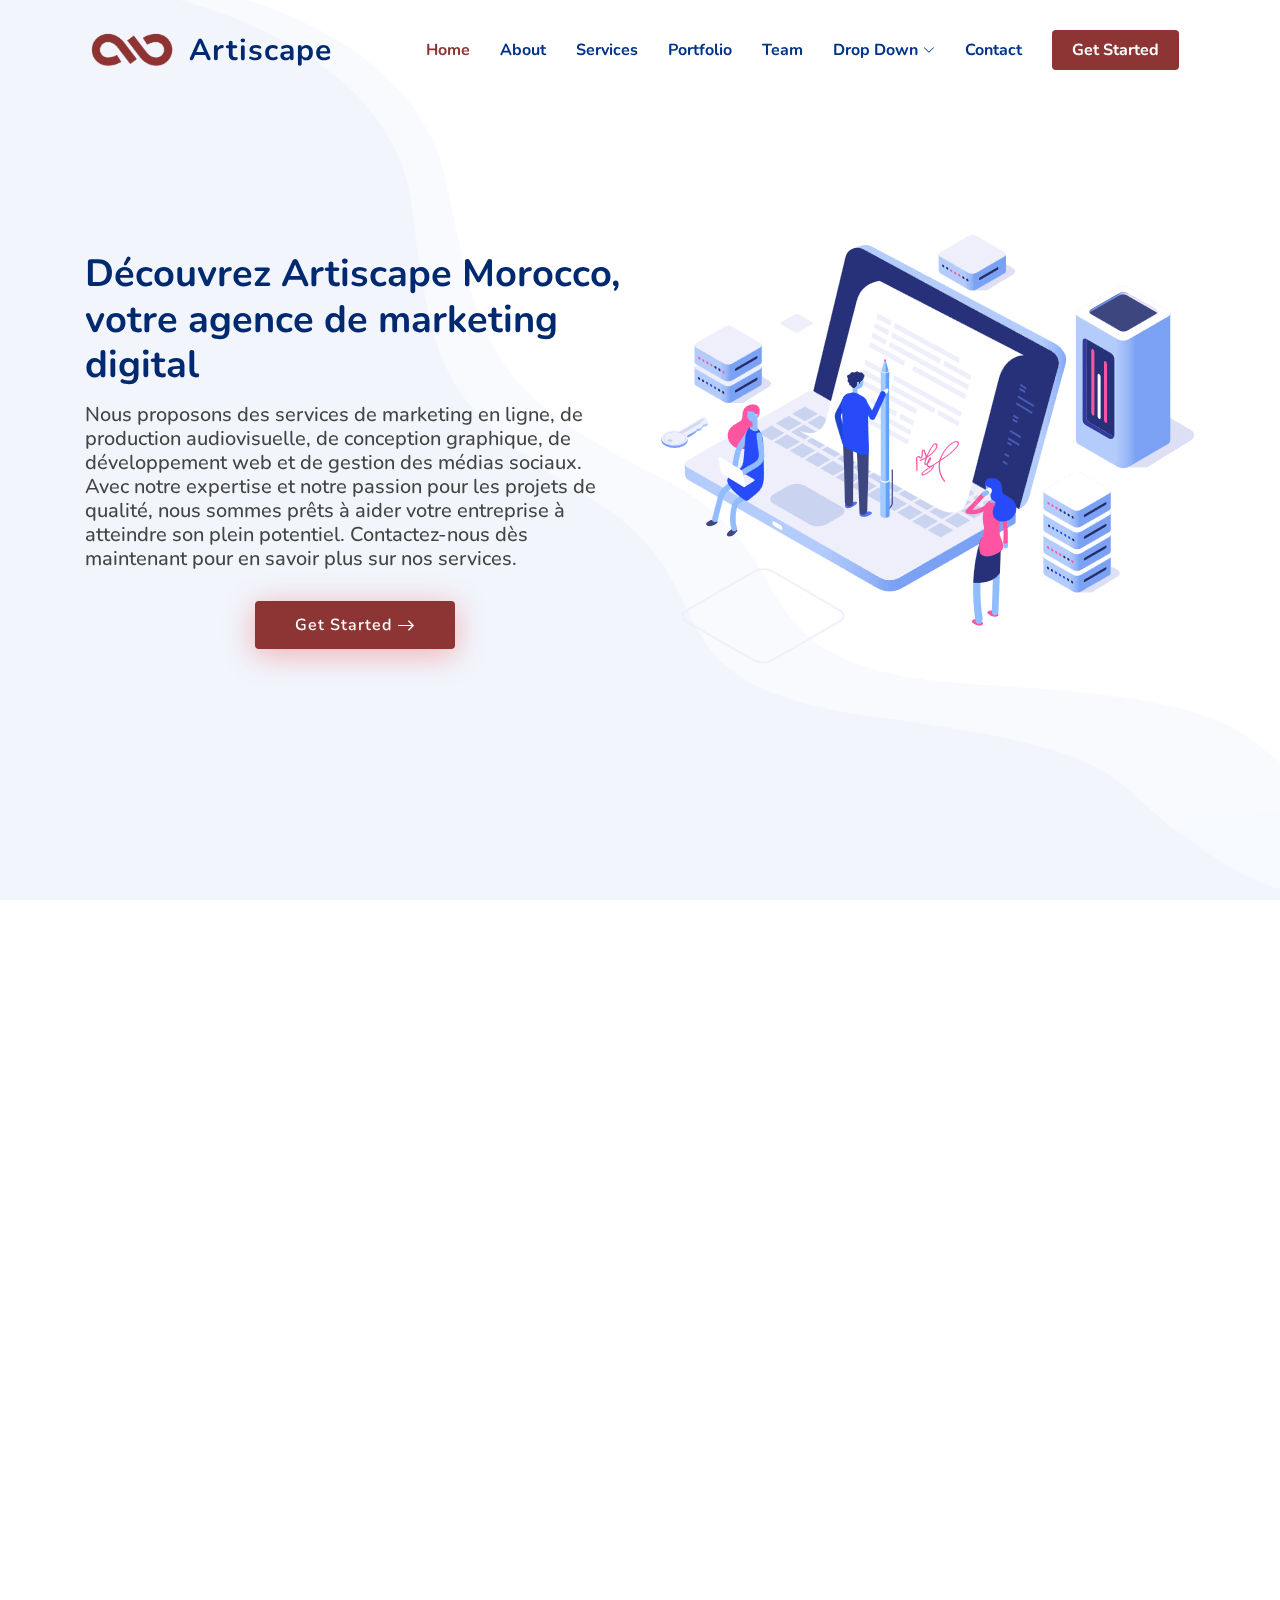
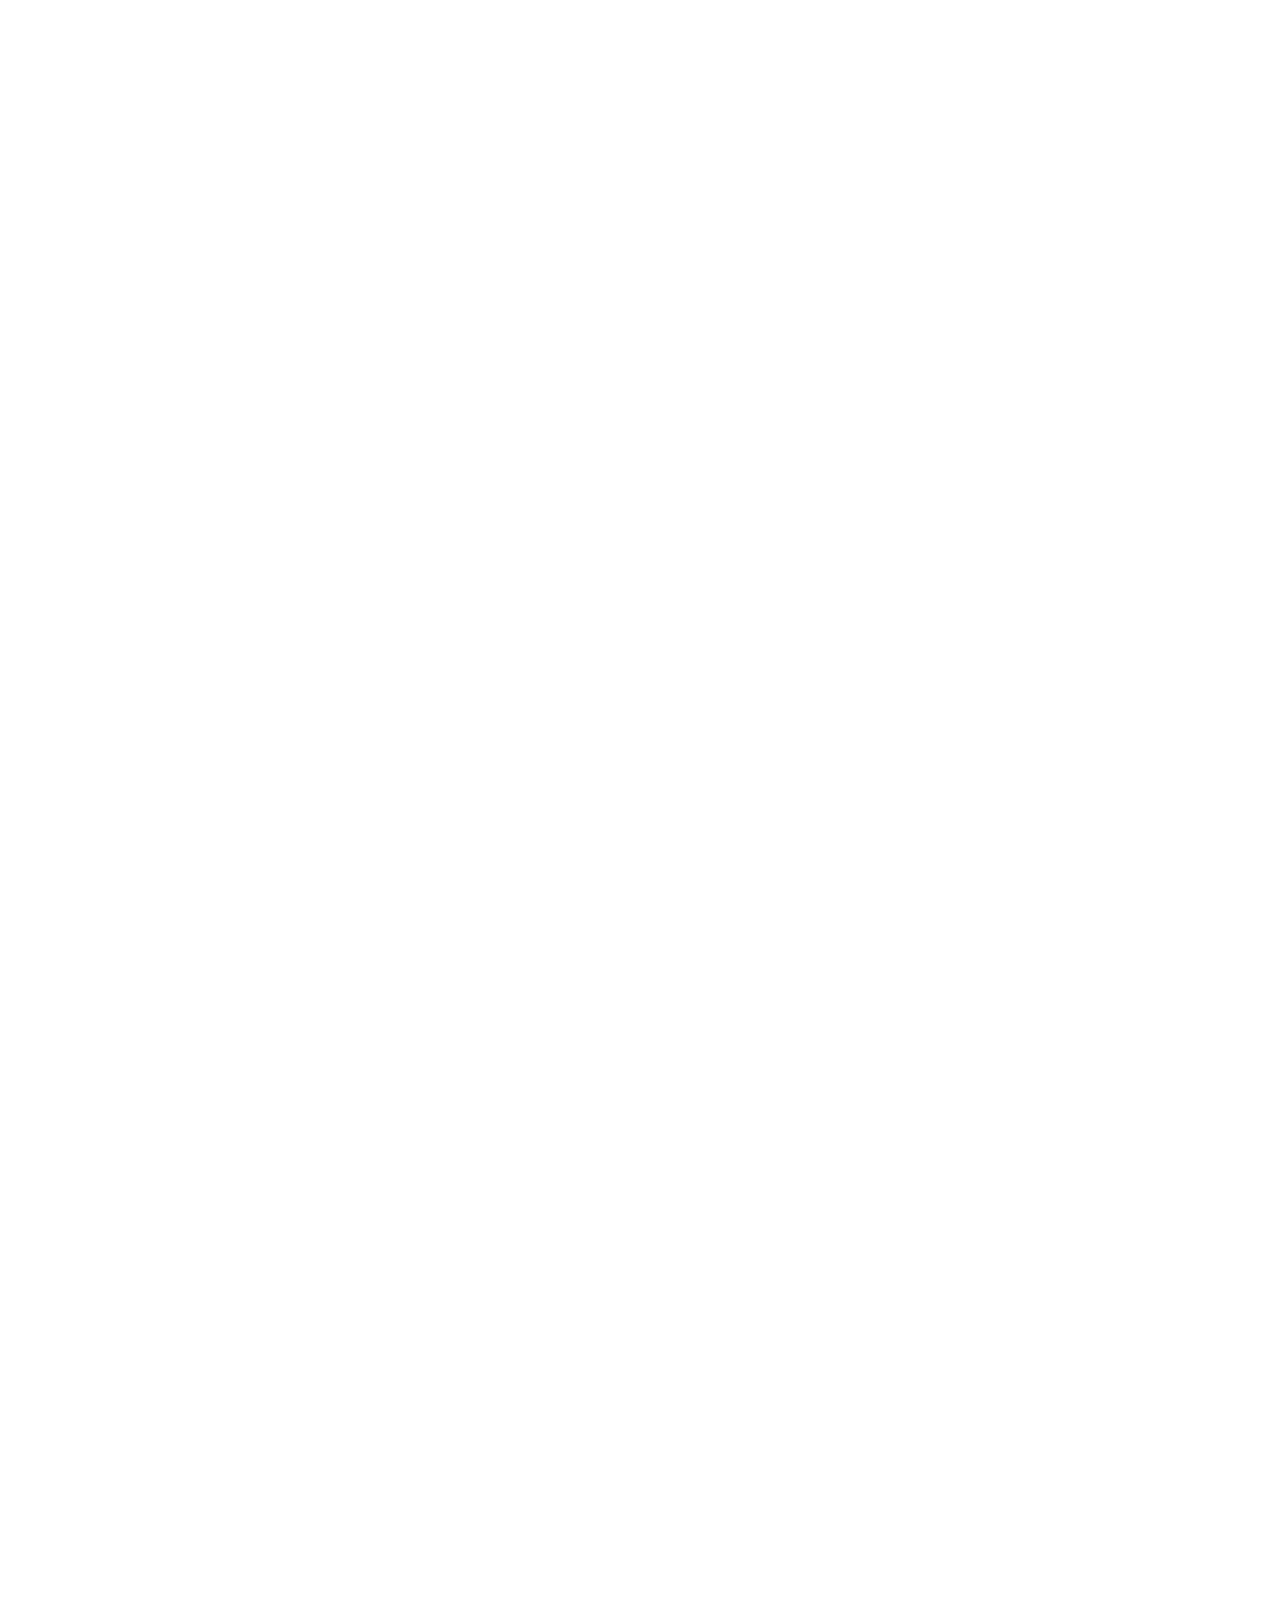
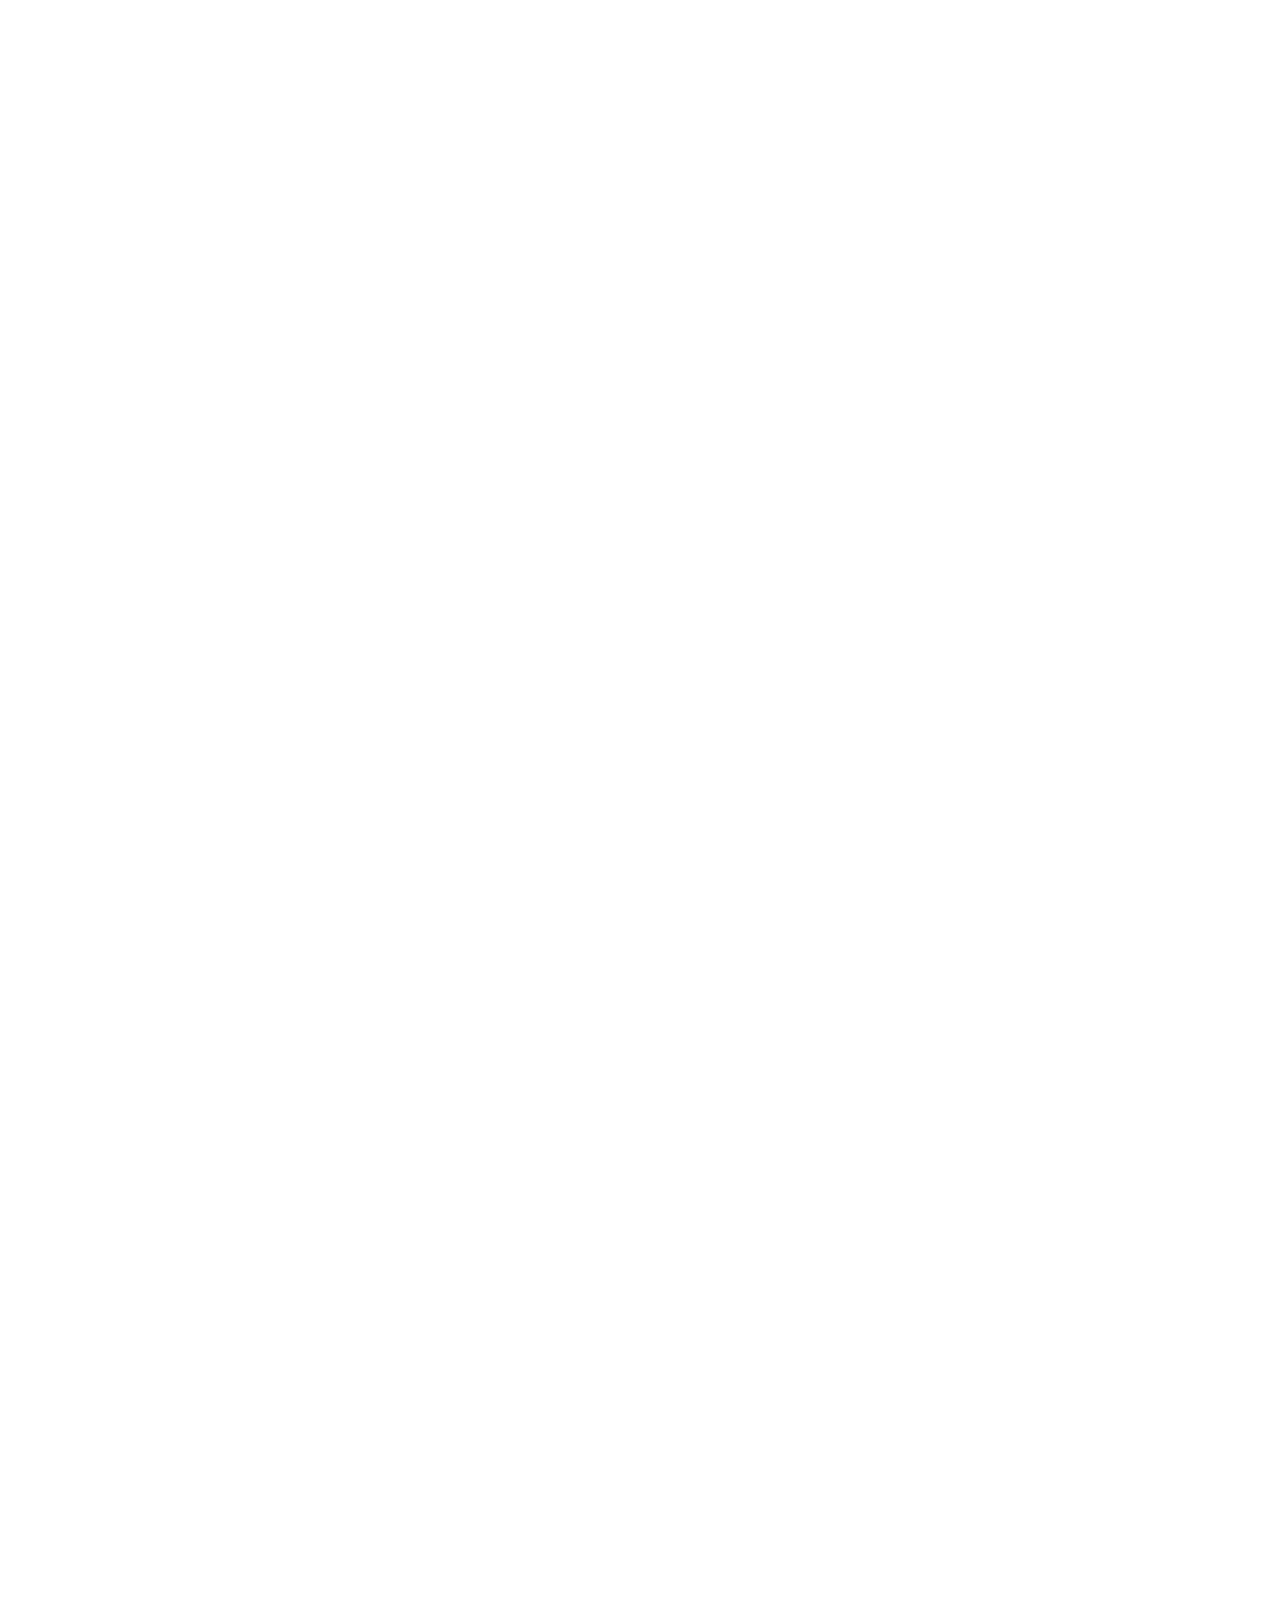
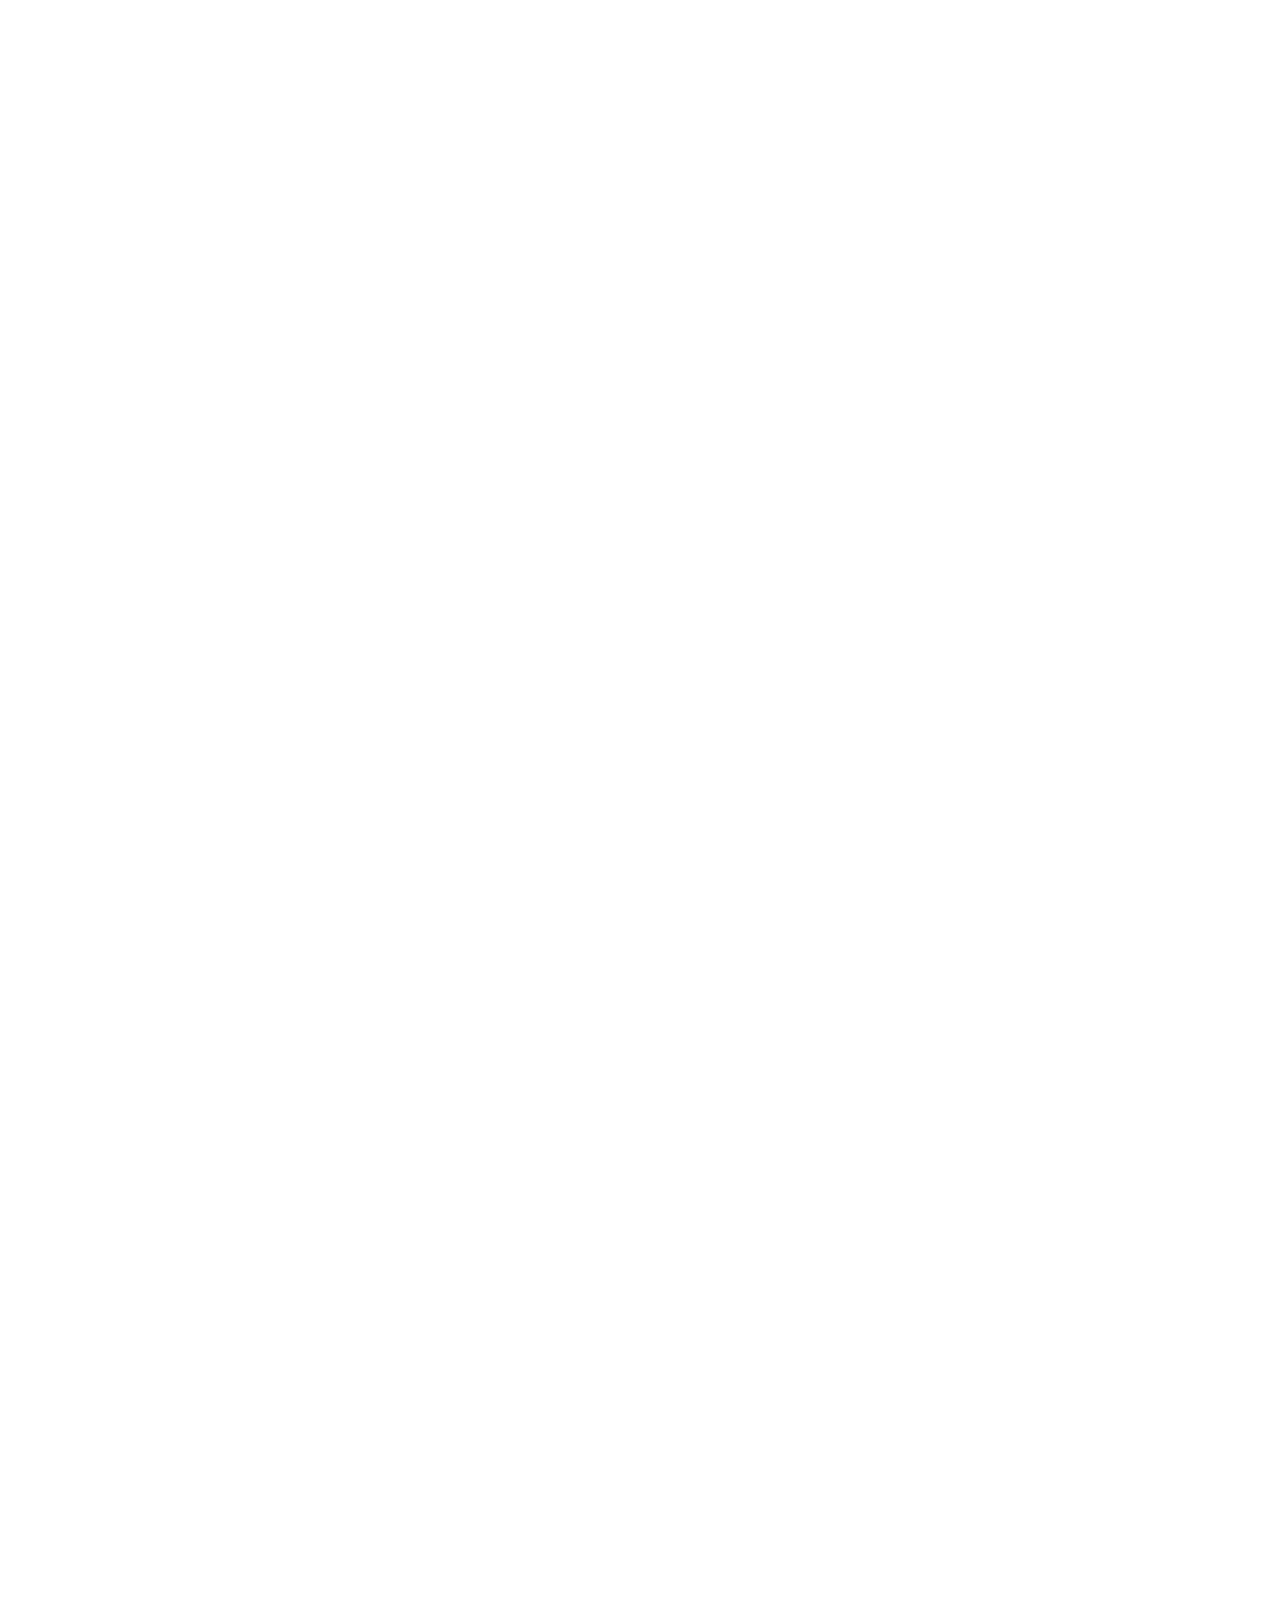
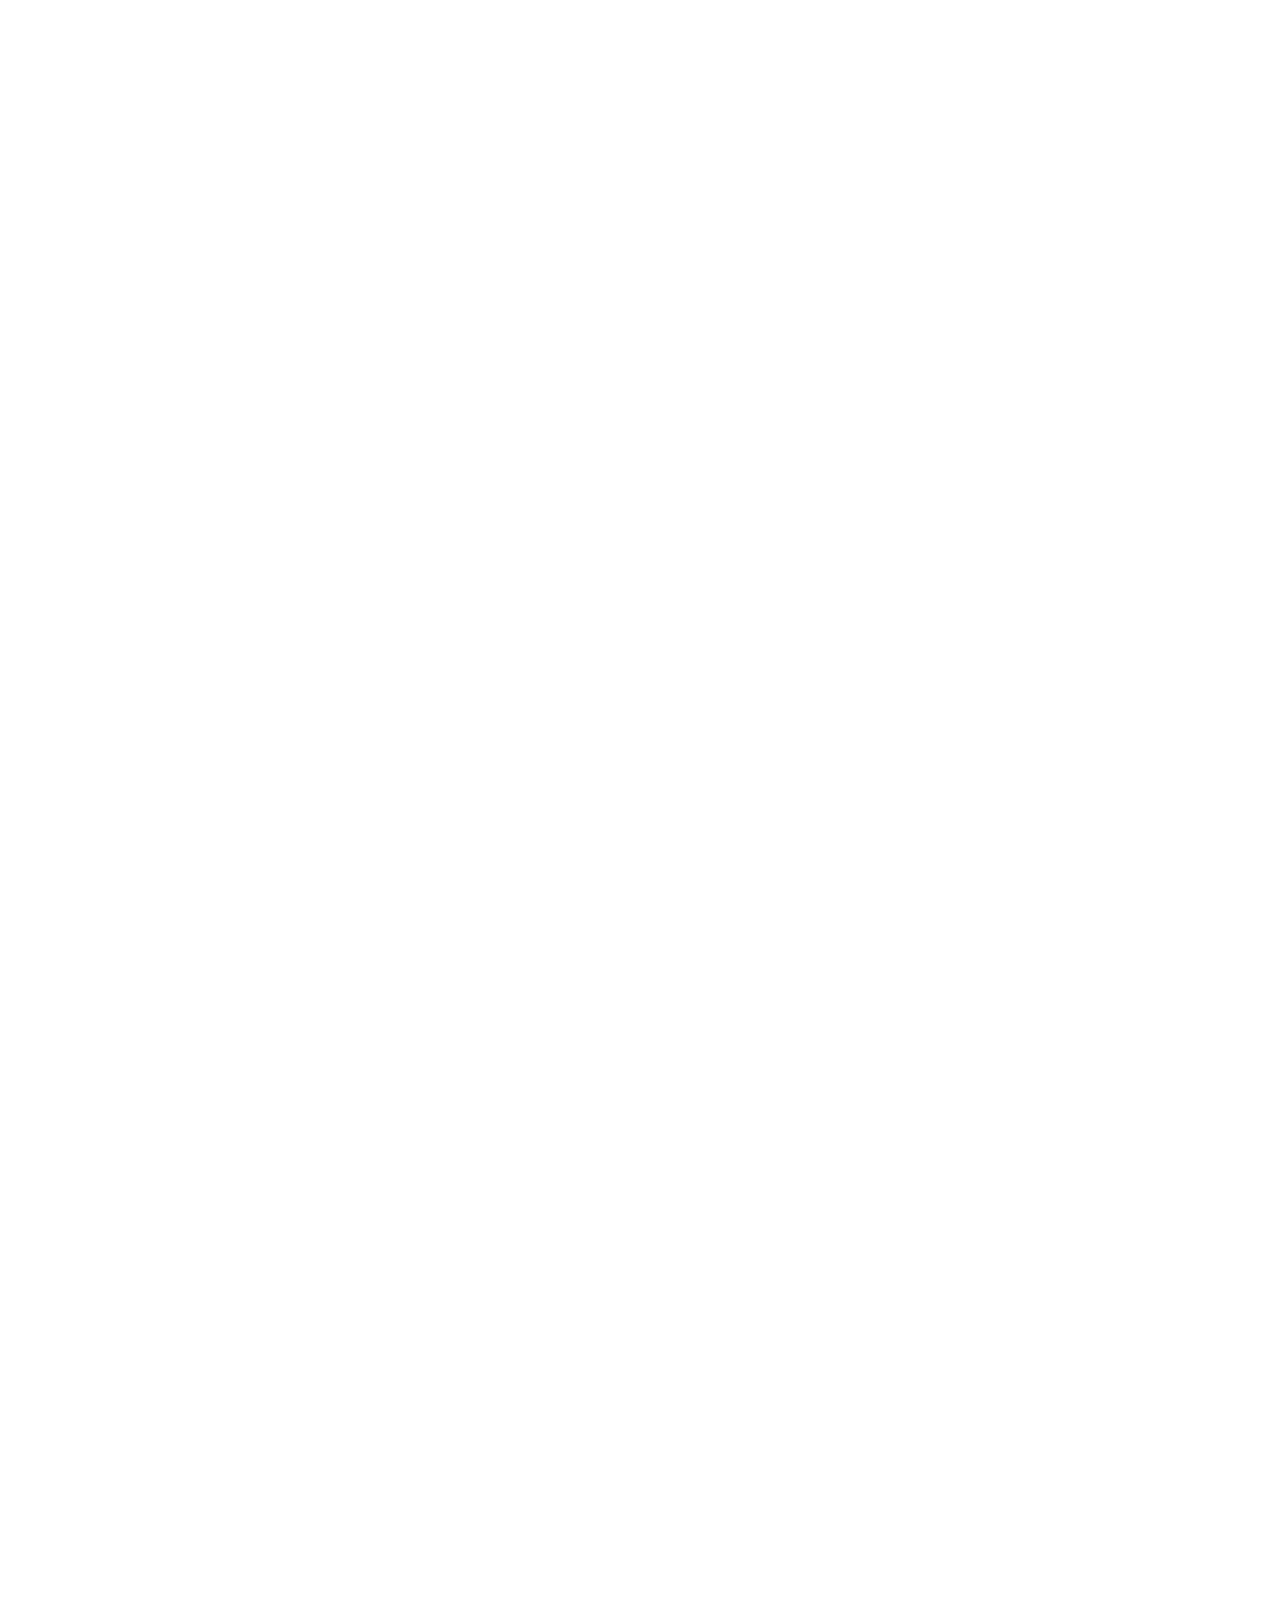
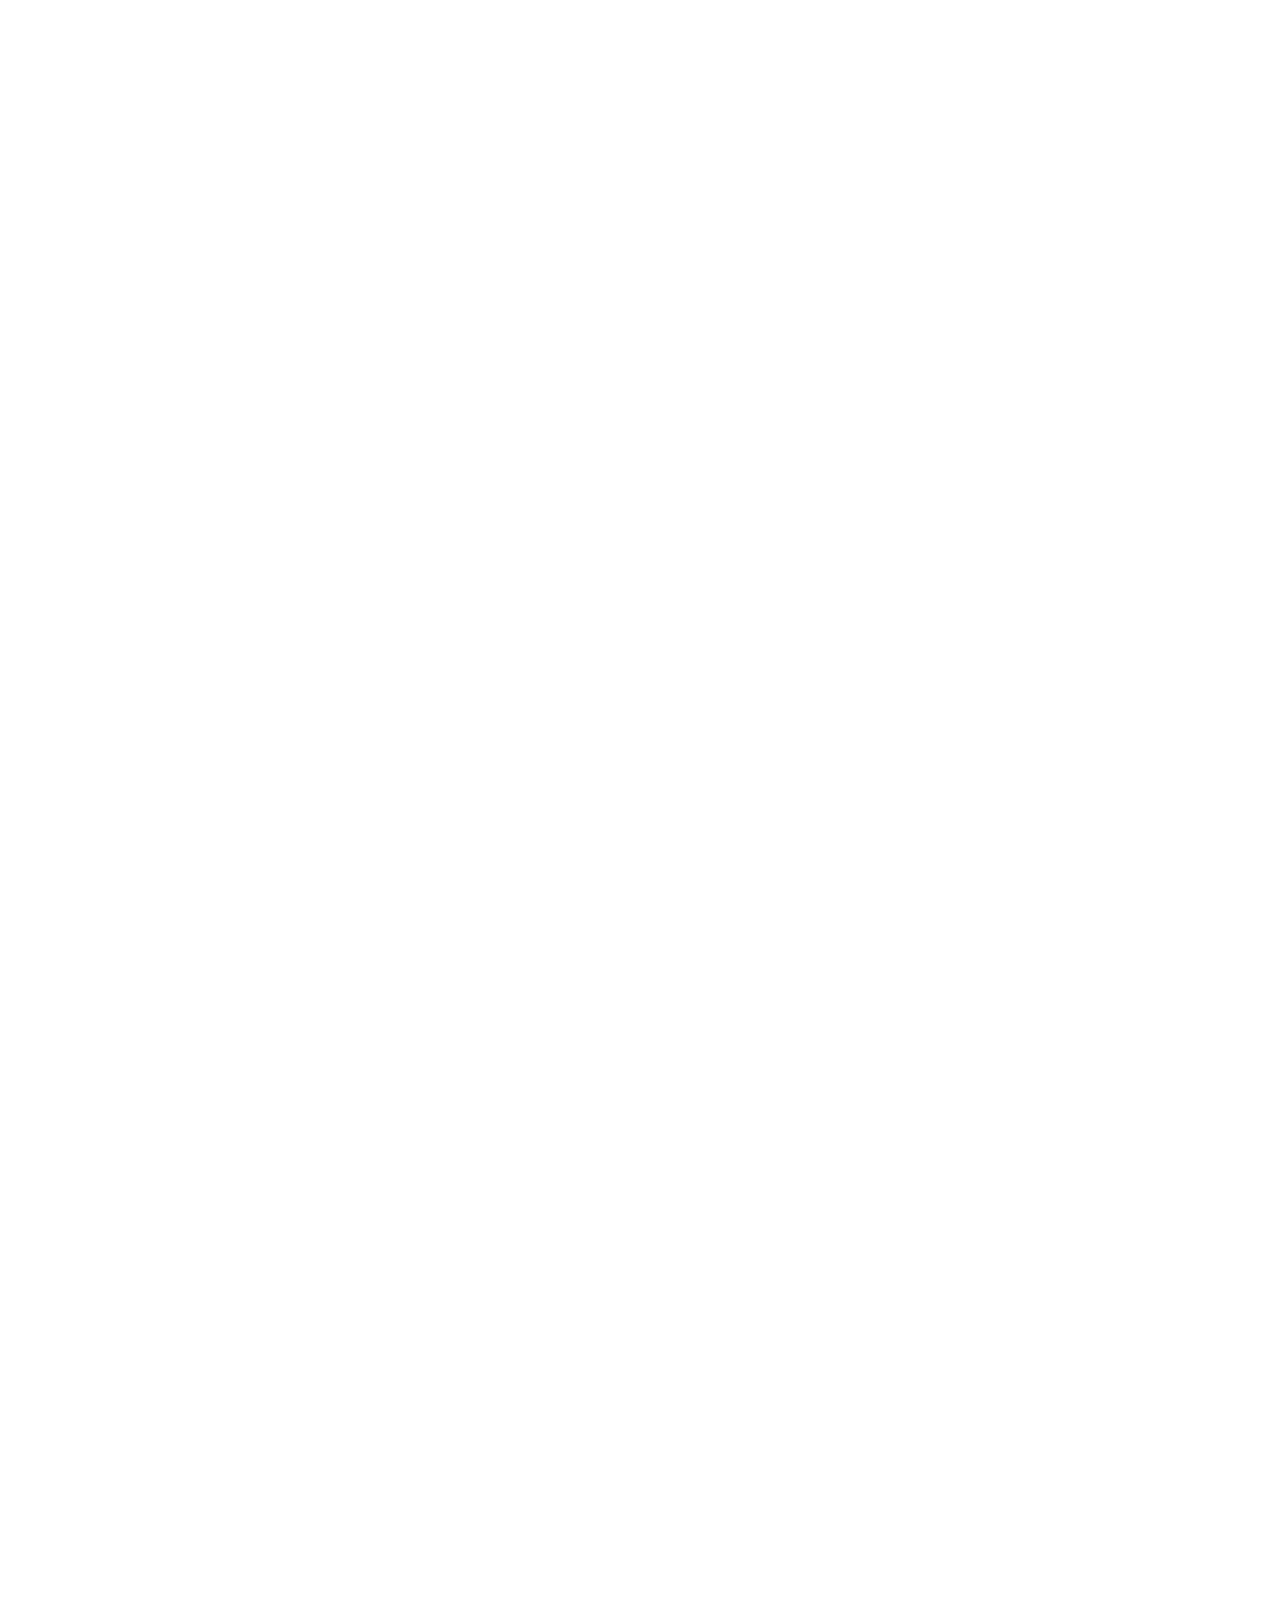
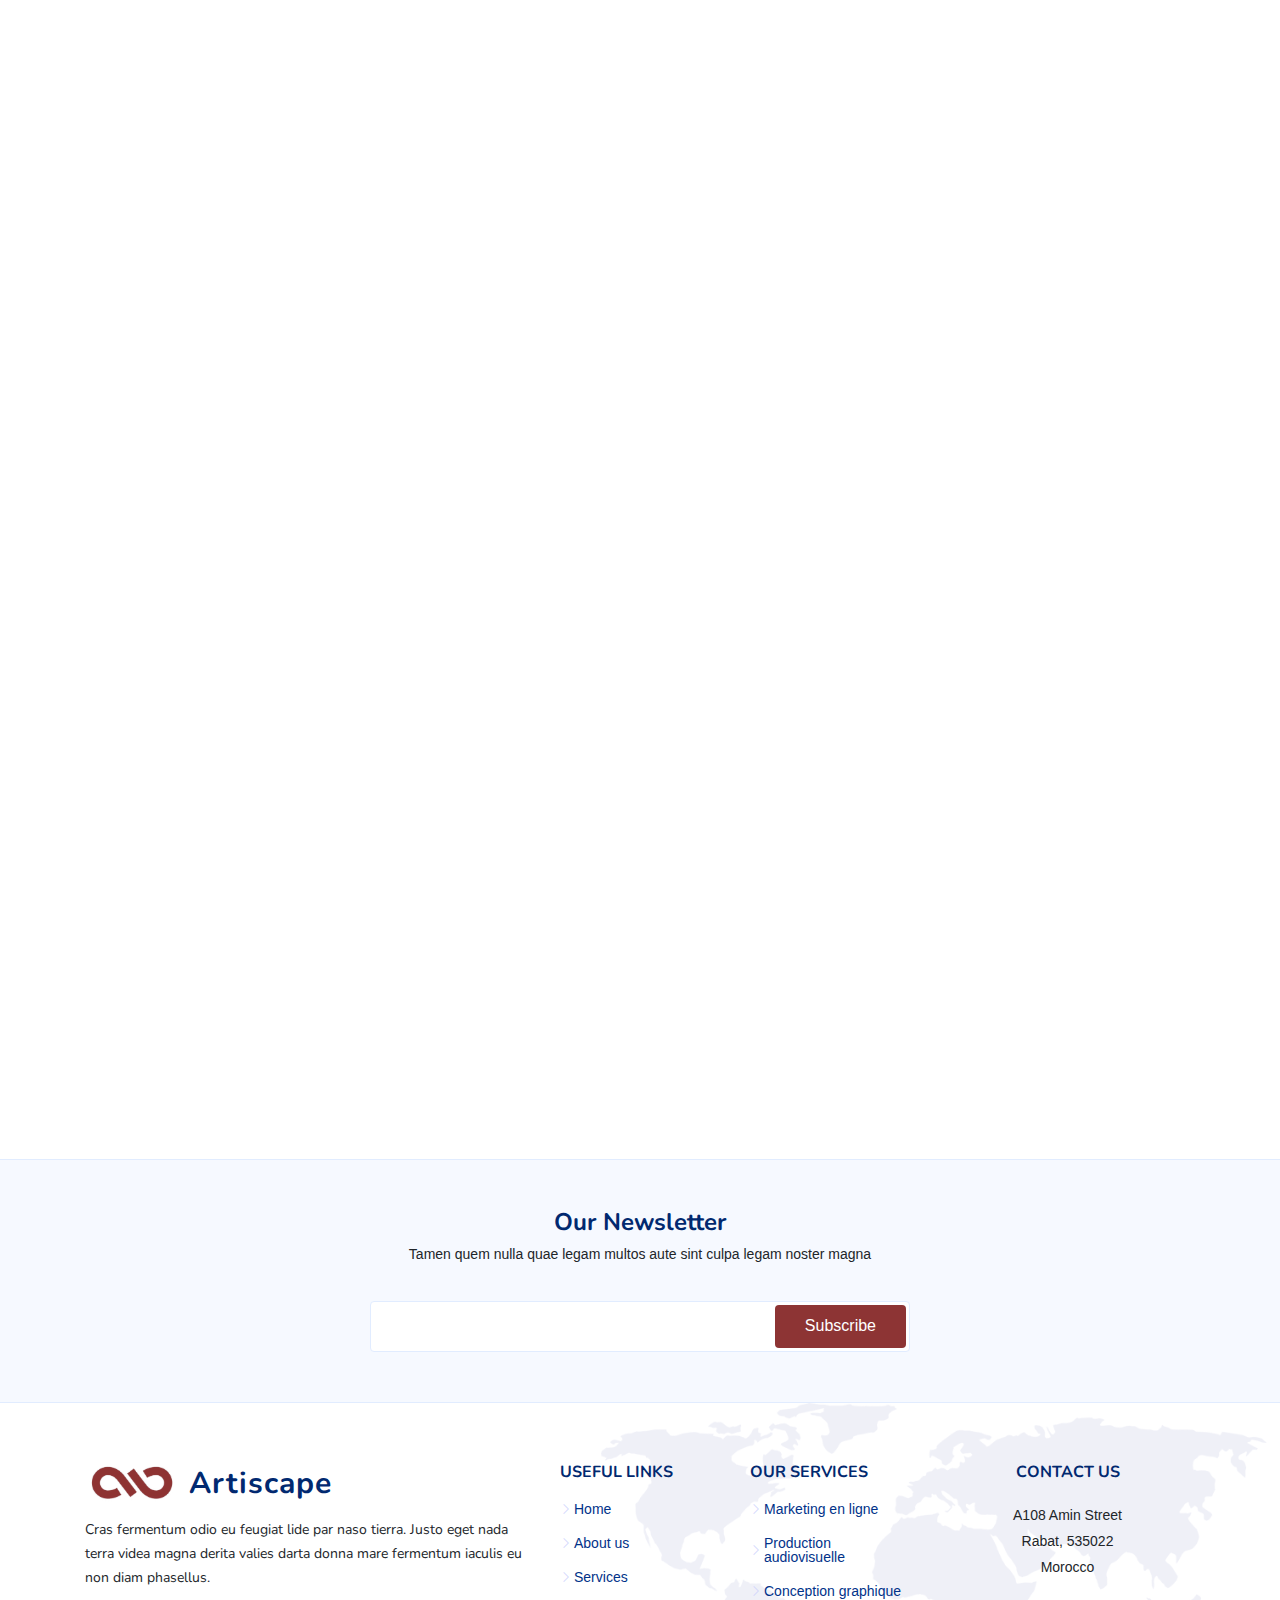
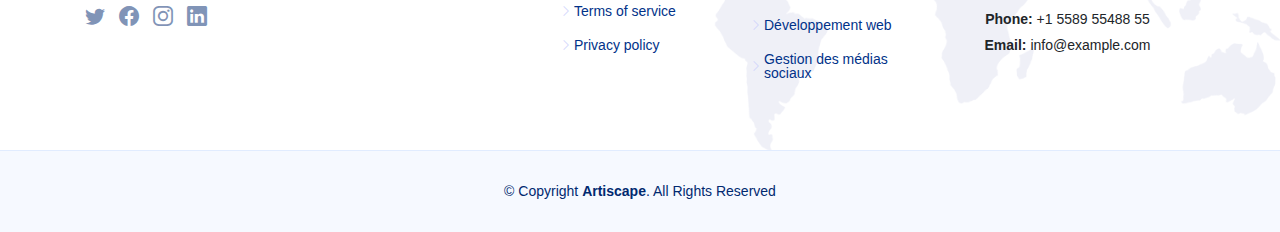
==== index.html @ 0509f658 "Add files via upload" ====
<!DOCTYPE html>
<html lang="en">

<head>
  <meta charset="utf-8">
  <meta content="width=device-width, initial-scale=1.0" name="viewport">

  <title>Artiscape - Index</title>
  <meta content="" name="description">
  <meta content="" name="keywords">

  <!-- Favicons -->
  <link href="assets/img/pp.jpg" rel="icon">
  <link href="assets/img/apple-touch-icon.png" rel="apple-touch-icon">

  <!-- Google Fonts -->
  <link
    href="https://fonts.googleapis.com/css?family=Open+Sans:300,300i,400,400i,600,600i,700,700i|Nunito:300,300i,400,400i,600,600i,700,700i|Poppins:300,300i,400,400i,500,500i,600,600i,700,700i"
    rel="stylesheet">

  <!-- Vendor CSS Files -->
  <link href="assets/vendor/aos/aos.css" rel="stylesheet">
  <link href="assets/vendor/bootstrap/css/bootstrap.min.css" rel="stylesheet">
  <link href="assets/vendor/bootstrap-icons/bootstrap-icons.css" rel="stylesheet">
  <link href="assets/vendor/glightbox/css/glightbox.min.css" rel="stylesheet">
  <link href="assets/vendor/remixicon/remixicon.css" rel="stylesheet">
  <link href="assets/vendor/swiper/swiper-bundle.min.css" rel="stylesheet">

  <!-- Main CSS File -->
  <link href="assets/css/style.css" rel="stylesheet">

  <link rel="stylesheet" href="https://fonts.googleapis.com/css2?family=Material+Symbols+Outlined:opsz,wght,FILL,GRAD@20..48,100..700,0..1,-50..200" />
  <link rel="stylesheet" href="https://cdn.jsdelivr.net/npm/bootstrap@4.4.1/dist/css/bootstrap.min.css">


  <style>
    .material-symbols-outlined {
      font-variation-settings:
      'FILL' 0,
      'wght' 400,
      'GRAD' 0,
      'opsz' 48
    }
    .swal2-popup{
      background-color: #ffffff;
    }
    </style>
</head>

<body>

  <!-- ======= Header ======= -->
  <header id="header" class="header fixed-top">
    <div class="container-fluid container-xl d-flex align-items-center justify-content-between">

      <a href="index.html" class="logo d-flex align-items-center">
        <img src="assets/img/logo2.png" alt="">
        <span>Artiscape</span>
      </a>

      <nav id="navbar" class="navbar">
        <ul>
          <li><a class="nav-link scrollto active" href="#hero">Home</a></li>
          <li><a class="nav-link scrollto" href="#about">About</a></li>
          <li><a class="nav-link scrollto" href="#services">Services</a></li>
          <li><a class="nav-link scrollto" href="#portfolio">Portfolio</a></li>
          <li><a class="nav-link scrollto" href="#team">Team</a></li>
          <!--<li><a href="blog.html">Blog</a></li>-->
          <li class="dropdown"><a href="#"><span>Drop Down</span> <i class="bi bi-chevron-down"></i></a>
            <ul>
              <li><a href="#">Drop Down 1</a></li>
              <li class="dropdown"><a href="#"><span>Deep Drop Down</span> <i class="bi bi-chevron-right"></i></a>
                <ul>
                  <li><a href="#">Deep Drop Down 1</a></li>
                  <li><a href="#">Deep Drop Down 2</a></li>
                  <li><a href="#">Deep Drop Down 3</a></li>
                  <li><a href="#">Deep Drop Down 4</a></li>
                  <li><a href="#">Deep Drop Down 5</a></li>
                </ul>
              </li>
              <li><a href="#">Drop Down 2</a></li>
              <li><a href="#">Drop Down 3</a></li>
              <li><a href="#">Drop Down 4</a></li>
            </ul>
          </li>
          <li><a class="nav-link scrollto" href="#contact">Contact</a></li>
          <li><a class="getstarted scrollto" href="#about">Get Started</a></li>
        </ul>
        <i class="bi bi-list mobile-nav-toggle"></i>
      </nav><!-- .navbar -->

    </div>
  </header><!-- End Header -->

  <!-- ======= Hero Section ======= -->
  <section id="hero" class="hero d-flex align-items-center">

    <div class="container">
      <div class="row">
        <div class="col-lg-6 d-flex flex-column justify-content-center">
          <h1 data-aos="fade-up">Découvrez Artiscape Morocco, votre agence de marketing digital</h1>
          <h2 data-aos="fade-up" data-aos-delay="400">Nous proposons des services de marketing en ligne, de production
            audiovisuelle, de conception graphique, de développement web et de gestion des médias sociaux. Avec notre
            expertise et notre passion pour les projets de qualité, nous sommes prêts à aider votre entreprise à
            atteindre son plein potentiel. Contactez-nous dès maintenant pour en savoir plus sur nos services.</h2>
          <div data-aos="fade-up" data-aos-delay="600">
            <div class="text-center text-lg-start">
              <a href="#about"
                class="btn-get-started scrollto d-inline-flex align-items-center justify-content-center align-self-center">
                <span>Get Started</span>
                <i class="bi bi-arrow-right"></i>
              </a>
            </div>
          </div>
        </div>
        <div class="col-lg-6 hero-img" data-aos="zoom-out" data-aos-delay="200">
          <img src="assets/img/hero-img.png" class="img-fluid" alt="">
        </div>
      </div>
    </div>

  </section><!-- End Hero -->

  <main id="main">
    <!-- ======= About Section ======= -->
    <section id="about" class="about">

      <div class="container" data-aos="fade-up">
        <div class="row gx-0">

          <div class="col-lg-6 d-flex flex-column justify-content-center" data-aos="fade-up" data-aos-delay="200">
            <div class="content">
              <h3>Who We Are</h3>
              <p>
                Nous sommes une agence créative spécialisée dans le marketing numérique, la production audiovisuelle, la
                conception graphique et le développement web. Nous sommes passionnés par notre travail et nous mettons
                notre expertise à votre disposition pour vous aider à atteindre vos objectifs commerciaux en ligne.
              </p>
              <div class="text-center text-lg-start">
                <a href="#"
                  class="btn-read-more d-inline-flex align-items-center justify-content-center align-self-center">
                  <span>Read More</span>
                  <i class="bi bi-arrow-right"></i>
                </a>
              </div>
            </div>
          </div>

          <div class="col-lg-6 d-flex align-items-center" data-aos="zoom-out" data-aos-delay="200">
            <img src="assets/img/about.jpg" class="img-fluid" alt="">
          </div>

        </div>
      </div>

    </section><!-- End About Section -->

    <!-- ======= Values Section ======= -->
    <section id="values" class="values">

      <div class="container" data-aos="fade-up">

        <header class="section-header">
          <h2>Our Values</h2>
          <p>Odit est perspiciatis laborum et dicta</p>
        </header>

        <div class="row">

          <div class="col-lg-4" data-aos="fade-up" data-aos-delay="200">
            <div class="box">
              <img src="assets/img/values-1.png" class="img-fluid" alt="">
              <h3>Ad cupiditate sed est odio</h3>
              <p>Eum ad dolor et. Autem aut fugiat debitis voluptatem consequuntur sit. Et veritatis id.</p>
            </div>
          </div>

          <div class="col-lg-4 mt-4 mt-lg-0" data-aos="fade-up" data-aos-delay="400">
            <div class="box">
              <img src="assets/img/values-2.png" class="img-fluid" alt="">
              <h3>Voluptatem voluptatum alias</h3>
              <p>Repudiandae amet nihil natus in distinctio suscipit id. Doloremque ducimus ea sit non.</p>
            </div>
          </div>

          <div class="col-lg-4 mt-4 mt-lg-0" data-aos="fade-up" data-aos-delay="600">
            <div class="box">
              <img src="assets/img/values-3.png" class="img-fluid" alt="">
              <h3>Fugit cupiditate alias nobis.</h3>
              <p>Quam rem vitae est autem molestias explicabo debitis sint. Vero aliquid quidem commodi.</p>
            </div>
          </div>

        </div>

      </div>

    </section><!-- End Values Section -->

    <!-- ======= Counts Section ======= -->
    <section id="counts" class="counts">
      <div class="container" data-aos="fade-up">

        <div class="row gy-4">

          <div class="col-lg-3 col-md-6">
            <div class="count-box">
              <i class="bi bi-emoji-smile"></i>
              <div>
                <span data-purecounter-start="0" data-purecounter-end="232" data-purecounter-duration="1"
                  class="purecounter"></span>
                <p>Happy Clients</p>
              </div>
            </div>
          </div>

          <div class="col-lg-3 col-md-6">
            <div class="count-box">
              <i class="bi bi-journal-richtext" style="color: #ee6c20;"></i>
              <div>
                <span data-purecounter-start="0" data-purecounter-end="521" data-purecounter-duration="1"
                  class="purecounter"></span>
                <p>Projects</p>
              </div>
            </div>
          </div>

          <div class="col-lg-3 col-md-6">
            <div class="count-box">
              <i class="bi bi-headset" style="color: #15be56;"></i>
              <div>
                <span data-purecounter-start="0" data-purecounter-end="1463" data-purecounter-duration="1"
                  class="purecounter"></span>
                <p>Hours Of Support</p>
              </div>
            </div>
          </div>

          <div class="col-lg-3 col-md-6">
            <div class="count-box">
              <i class="bi bi-people" style="color: #bb0852;"></i>
              <div>
                <span data-purecounter-start="0" data-purecounter-end="15" data-purecounter-duration="1"
                  class="purecounter"></span>
                <p>Hard Workers</p>
              </div>
            </div>
          </div>

        </div>

      </div>
    </section><!-- End Counts Section -->

    <!-- ======= Features Section ======= -->
    <section id="features" class="features">

      <div class="container" data-aos="fade-up">

        <header class="section-header">
          <h2>Features</h2>
          <p>Laboriosam et omnis fuga quis dolor direda fara</p>
        </header>

        <div class="row">

          <div class="col-lg-6">
            <img src="assets/img/features.png" class="img-fluid" alt="">
          </div>

          <div class="col-lg-6 mt-5 mt-lg-0 d-flex">
            <div class="row align-self-center gy-4">

              <div class="col-md-6" data-aos="zoom-out" data-aos-delay="200">
                <div class="feature-box d-flex align-items-center">
                  <i class="bi bi-check"></i>
                  <h3>Eos aspernatur rem</h3>
                </div>
              </div>

              <div class="col-md-6" data-aos="zoom-out" data-aos-delay="300">
                <div class="feature-box d-flex align-items-center">
                  <i class="bi bi-check"></i>
                  <h3>Facilis neque ipsa</h3>
                </div>
              </div>

              <div class="col-md-6" data-aos="zoom-out" data-aos-delay="400">
                <div class="feature-box d-flex align-items-center">
                  <i class="bi bi-check"></i>
                  <h3>Volup amet voluptas</h3>
                </div>
              </div>

              <div class="col-md-6" data-aos="zoom-out" data-aos-delay="500">
                <div class="feature-box d-flex align-items-center">
                  <i class="bi bi-check"></i>
                  <h3>Rerum omnis sint</h3>
                </div>
              </div>

              <div class="col-md-6" data-aos="zoom-out" data-aos-delay="600">
                <div class="feature-box d-flex align-items-center">
                  <i class="bi bi-check"></i>
                  <h3>Alias possimus</h3>
                </div>
              </div>

              <div class="col-md-6" data-aos="zoom-out" data-aos-delay="700">
                <div class="feature-box d-flex align-items-center">
                  <i class="bi bi-check"></i>
                  <h3>Repellendus mollitia</h3>
                </div>
              </div>

            </div>
          </div>

        </div> <!-- / row -->

        <!-- Feature Tabs -->
        <div class="row feture-tabs" data-aos="fade-up">
          <div class="col-lg-6">
            <h3>Neque officiis dolore maiores et exercitationem quae est seda lidera pat claero</h3>

            <!-- Tabs -->
            <ul class="nav nav-pills mb-3">
              <li>
                <a class="nav-link active" data-bs-toggle="pill" href="#tab1">Saepe fuga</a>
              </li>
              <li>
                <a class="nav-link" data-bs-toggle="pill" href="#tab2">Voluptates</a>
              </li>
              <li>
                <a class="nav-link" data-bs-toggle="pill" href="#tab3">Corrupti</a>
              </li>
            </ul><!-- End Tabs -->

            <!-- Tab Content -->
            <div class="tab-content">

              <div class="tab-pane fade show active" id="tab1">
                <p>Consequuntur inventore voluptates consequatur aut vel et. Eos doloribus expedita. Sapiente atque
                  consequatur minima nihil quae aspernatur quo suscipit voluptatem.</p>
                <div class="d-flex align-items-center mb-2">
                  <i class="bi bi-check2"></i>
                  <h4>Repudiandae rerum velit modi et officia quasi facilis</h4>
                </div>
                <p>Laborum omnis voluptates voluptas qui sit aliquam blanditiis. Sapiente minima commodi dolorum non
                  eveniet magni quaerat nemo et.</p>
                <div class="d-flex align-items-center mb-2">
                  <i class="bi bi-check2"></i>
                  <h4>Incidunt non veritatis illum ea ut nisi</h4>
                </div>
                <p>Non quod totam minus repellendus autem sint velit. Rerum debitis facere soluta tenetur. Iure
                  molestiae assumenda sunt qui inventore eligendi voluptates nisi at. Dolorem quo tempora. Quia et
                  perferendis.</p>
              </div><!-- End Tab 1 Content -->

              <div class="tab-pane fade show" id="tab2">
                <p>Consequuntur inventore voluptates consequatur aut vel et. Eos doloribus expedita. Sapiente atque
                  consequatur minima nihil quae aspernatur quo suscipit voluptatem.</p>
                <div class="d-flex align-items-center mb-2">
                  <i class="bi bi-check2"></i>
                  <h4>Repudiandae rerum velit modi et officia quasi facilis</h4>
                </div>
                <p>Laborum omnis voluptates voluptas qui sit aliquam blanditiis. Sapiente minima commodi dolorum non
                  eveniet magni quaerat nemo et.</p>
                <div class="d-flex align-items-center mb-2">
                  <i class="bi bi-check2"></i>
                  <h4>Incidunt non veritatis illum ea ut nisi</h4>
                </div>
                <p>Non quod totam minus repellendus autem sint velit. Rerum debitis facere soluta tenetur. Iure
                  molestiae assumenda sunt qui inventore eligendi voluptates nisi at. Dolorem quo tempora. Quia et
                  perferendis.</p>
              </div><!-- End Tab 2 Content -->

              <div class="tab-pane fade show" id="tab3">
                <p>Consequuntur inventore voluptates consequatur aut vel et. Eos doloribus expedita. Sapiente atque
                  consequatur minima nihil quae aspernatur quo suscipit voluptatem.</p>
                <div class="d-flex align-items-center mb-2">
                  <i class="bi bi-check2"></i>
                  <h4>Repudiandae rerum velit modi et officia quasi facilis</h4>
                </div>
                <p>Laborum omnis voluptates voluptas qui sit aliquam blanditiis. Sapiente minima commodi dolorum non
                  eveniet magni quaerat nemo et.</p>
                <div class="d-flex align-items-center mb-2">
                  <i class="bi bi-check2"></i>
                  <h4>Incidunt non veritatis illum ea ut nisi</h4>
                </div>
                <p>Non quod totam minus repellendus autem sint velit. Rerum debitis facere soluta tenetur. Iure
                  molestiae assumenda sunt qui inventore eligendi voluptates nisi at. Dolorem quo tempora. Quia et
                  perferendis.</p>
              </div><!-- End Tab 3 Content -->

            </div>

          </div>

          <div class="col-lg-6">
            <img src="assets/img/features-2.png" class="img-fluid" alt="">
          </div>

        </div><!-- End Feature Tabs -->

        <!-- Feature Icons -->
        <div class="row feature-icons" data-aos="fade-up">
          <h3>Ratione mollitia eos ab laudantium rerum beatae quo</h3>

          <div class="row">

            <div class="col-xl-4 text-center" data-aos="fade-right" data-aos-delay="100">
              <img src="assets/img/features-3.png" class="img-fluid p-4" alt="">
            </div>

            <div class="col-xl-8 d-flex content">
              <div class="row align-self-center gy-4">

                <div class="col-md-6 icon-box" data-aos="fade-up">
                  <i class="ri-line-chart-line"></i>
                  <div>
                    <h4>Corporis voluptates sit</h4>
                    <p>Consequuntur sunt aut quasi enim aliquam quae harum pariatur laboris nisi ut aliquip</p>
                  </div>
                </div>

                <div class="col-md-6 icon-box" data-aos="fade-up" data-aos-delay="100">
                  <i class="ri-stack-line"></i>
                  <div>
                    <h4>Ullamco laboris nisi</h4>
                    <p>Excepteur sint occaecat cupidatat non proident, sunt in culpa qui officia deserunt</p>
                  </div>
                </div>

                <div class="col-md-6 icon-box" data-aos="fade-up" data-aos-delay="200">
                  <i class="ri-brush-4-line"></i>
                  <div>
                    <h4>Labore consequatur</h4>
                    <p>Aut suscipit aut cum nemo deleniti aut omnis. Doloribus ut maiores omnis facere</p>
                  </div>
                </div>

                <div class="col-md-6 icon-box" data-aos="fade-up" data-aos-delay="300">
                  <i class="ri-magic-line"></i>
                  <div>
                    <h4>Beatae veritatis</h4>
                    <p>Expedita veritatis consequuntur nihil tempore laudantium vitae denat pacta</p>
                  </div>
                </div>

                <div class="col-md-6 icon-box" data-aos="fade-up" data-aos-delay="400">
                  <i class="ri-command-line"></i>
                  <div>
                    <h4>Molestiae dolor</h4>
                    <p>Et fuga et deserunt et enim. Dolorem architecto ratione tensa raptor marte</p>
                  </div>
                </div>

                <div class="col-md-6 icon-box" data-aos="fade-up" data-aos-delay="500">
                  <i class="ri-radar-line"></i>
                  <div>
                    <h4>Explicabo consectetur</h4>
                    <p>Est autem dicta beatae suscipit. Sint veritatis et sit quasi ab aut inventore</p>
                  </div>
                </div>

              </div>
            </div>

          </div>

        </div><!-- End Feature Icons -->

      </div>

    </section><!-- End Features Section -->

    <!-- ======= Services Section ======= -->
    <section id="services" class="services">

      <div class="container" data-aos="fade-up">

        <header class="section-header">
          <h2>Services</h2>
          <p>Veritatis et dolores facere numquam et praesentium</p>
        </header>

        <div class="row gy-4">

          <div class="col-lg-4 col-md-6" data-aos="fade-up" data-aos-delay="200">
            <div class="service-box blue">
              <i class="ri-discuss-line icon"></i>
              <h3>Marketing en ligne</h3>
              <p>Gestion de campagnes publicitaires en ligne, SEO et SEM, stratégies de contenu.</p>
              <a href="#" class="read-more"><span>Read More</span> <i class="bi bi-arrow-right"></i></a>
            </div>
          </div>

          <div class="col-lg-4 col-md-6" data-aos="fade-up" data-aos-delay="300">
            <div class="service-box orange">
              <i class="ri-discuss-line icon"></i>
              <h3>Production audiovisuelle</h3>
              <p>production de vidéos publicitaires, d'entreprise et de marketing.</p>
              <a href="#" class="read-more"><span>Read More</span> <i class="bi bi-arrow-right"></i></a>
            </div>
          </div>

          <div class="col-lg-4 col-md-6" data-aos="fade-up" data-aos-delay="400">
            <div class="service-box green">
              <i class="ri-discuss-line icon"></i>
              <h3>Conception graphique</h3>
              <p>création de logos, de marques, de designs de sites web et de supports de marketing.</p>
              <a href="#" class="read-more"><span>Read More</span> <i class="bi bi-arrow-right"></i></a>
            </div>
          </div>

          <div class="col-lg-4 col-md-6" data-aos="fade-up" data-aos-delay="500">
            <div class="service-box red">
              <i class="ri-discuss-line icon"></i>
              <h3>Développement web</h3>
              <p>conception et création de sites web personnalisés, ainsi que la maintenance et la mise à jour de sites
                existants.</p>
              <a href="#" class="read-more"><span>Read More</span> <i class="bi bi-arrow-right"></i></a>
            </div>
          </div>

          <div class="col-lg-4 col-md-6" data-aos="fade-up" data-aos-delay="600">
            <div class="service-box purple">
              <i class="ri-discuss-line icon"></i>
              <h3>Gestion des médias sociaux</h3>
              <p>gestion de campagnes publicitaires sur les médias sociaux, création de contenu pour les médias sociaux
                et gestion de la présence en ligne de votre entreprise.</p>
              <a href="#" class="read-more"><span>Read More</span> <i class="bi bi-arrow-right"></i></a>
            </div>
          </div>

          <!-- <div class="col-lg-4 col-md-6" data-aos="fade-up" data-aos-delay="700">
            <div class="service-box pink">
              <i class="ri-discuss-line icon"></i>
              <h3>Dolori Architecto</h3>
              <p>Hic molestias ea quibusdam eos. Fugiat enim doloremque aut neque non et debitis iure. Corrupti recusandae ducimus enim.</p>
              <a href="#" class="read-more"><span>Read More</span> <i class="bi bi-arrow-right"></i></a>
            </div>
          </div> -->

        </div>

      </div>

    </section><!-- End Services Section -->

    <!-- ======= Pack Section ======= -->
    <section id="pricing" class="pricing">

      <div class="container" data-aos="fade-up">

        <header class="section-header">
          <h2>Abonnements</h2>
          <p>Nos Abonnements</p>
        </header>

        <div class="row gy-4" data-aos="fade-left">

          <div class="col-lg-3 col-md-6" data-aos="zoom-in" data-aos-delay="200">
            <div class="box">
              <h3 style="color: #65c600;">Pack Start up</h3>
              <img src="assets/img/pricing-starter.png" class="img-fluid" alt="">
              <ul>
                <li>Marketing Digital</li>
                <li>Design graphique</li>
                <li>Audiovisuel</li>
                <li class="na">Development Web</li>
              </ul>
              <a class="btn" data-toggle="modal" data-target="#Modalpack1">Details</a>
              <a href="#contact" class="btn-buy">Contactez-nous</a>
            </div>
          </div>

          <div class="col-lg-3 col-md-6" data-aos="zoom-in" data-aos-delay="300">
            <div class="box">
              <span class="featured">Featured</span>
              <h3 style="color: #ff901c;">Pack Premium</h3>
              <img src="assets/img/pricing-business.png" class="img-fluid" alt="">
              <ul>
                <!-- <a href="#" class="plus-btn"><i class="bi bi-plus"></i></a> -->
                <li>Marketing Digital </li>
                <li>Design graphique </li>
                <li>Audiovisuel </li>
                <li class="na">Development Web</li>
              </ul>
              <a class="btn" data-toggle="modal" data-target="#Modalpack2">Details</a>
              <a href="#contact" class="btn-buy">Contactez-nous</a>
            </div>
          </div>

          <div class="col-lg-3 col-md-6" data-aos="zoom-in" data-aos-delay="400">
            <div class="box">
              <h3 style="color: #ff0071;">Pack Ultimate</h3>
              <img src="assets/img/pricing-ultimate.png" class="img-fluid" alt="">
              <ul>
                <li>Marketing Digital Avancé</li>
                <li>Design graphique Avancé</li>
                <li>Audiovisuel Avancé</li>
                <li>Development Web</li>
              </ul>
              <a class="btn" data-toggle="modal" data-target="#Modalpack3">Details</a>
              <a href="#contact" class="btn-buy">Contactez-nous</a>
            </div>
          </div>

          <div class="col-lg-3 col-md-6" data-aos="zoom-in" data-aos-delay="100">
            <div class="box">
              <h3 style="color: #07d5c0;">Ultimated Pack</h3>
              <img src="assets/img/pricing-free.png" class="img-fluid" alt="">
              <ul>
                <li>Vous avez besoin de quelque chose de plus ? Arstiscapr n'a pas de limites, contactez-nous et
                  faites-nous part de vos besoins.</li>

              </ul>
              <a class="btn invisible" data-toggle="modal" data-target="#Modalpack2">Details</a>
              <a href="#" class="btn-buy">Contactez-nous</a>
            </div>
          </div>

        </div>

      </div>

    </section><!-- End Pricing Section -->

    <!-- ======= F.A.Q Section ======= -->
    <section id="faq" class="faq">

      <div class="container" data-aos="fade-up">

        <header class="section-header">
          <h2>F.A.Q</h2>
          <p>Frequently Asked Questions</p>
        </header>

        <div class="row">
          <div class="col-lg-6">
            <!-- F.A.Q List 1-->
            <div class="accordion accordion-flush" id="faqlist1">
              <div class="accordion-item">
                <h2 class="accordion-header">
                  <button class="accordion-button collapsed" type="button" data-bs-toggle="collapse"
                    data-bs-target="#faq-content-1">
                    Non consectetur a erat nam at lectus urna duis?
                  </button>
                </h2>
                <div id="faq-content-1" class="accordion-collapse collapse" data-bs-parent="#faqlist1">
                  <div class="accordion-body">
                    Feugiat pretium nibh ipsum consequat. Tempus iaculis urna id volutpat lacus laoreet non curabitur
                    gravida. Venenatis lectus magna fringilla urna porttitor rhoncus dolor purus non.
                  </div>
                </div>
              </div>

              <div class="accordion-item">
                <h2 class="accordion-header">
                  <button class="accordion-button collapsed" type="button" data-bs-toggle="collapse"
                    data-bs-target="#faq-content-2">
                    Feugiat scelerisque varius morbi enim nunc faucibus a pellentesque?
                  </button>
                </h2>
                <div id="faq-content-2" class="accordion-collapse collapse" data-bs-parent="#faqlist1">
                  <div class="accordion-body">
                    Dolor sit amet consectetur adipiscing elit pellentesque habitant morbi. Id interdum velit laoreet id
                    donec ultrices. Fringilla phasellus faucibus scelerisque eleifend donec pretium. Est pellentesque
                    elit ullamcorper dignissim. Mauris ultrices eros in cursus turpis massa tincidunt dui.
                  </div>
                </div>
              </div>

              <div class="accordion-item">
                <h2 class="accordion-header">
                  <button class="accordion-button collapsed" type="button" data-bs-toggle="collapse"
                    data-bs-target="#faq-content-3">
                    Dolor sit amet consectetur adipiscing elit pellentesque habitant morbi?
                  </button>
                </h2>
                <div id="faq-content-3" class="accordion-collapse collapse" data-bs-parent="#faqlist1">
                  <div class="accordion-body">
                    Eleifend mi in nulla posuere sollicitudin aliquam ultrices sagittis orci. Faucibus pulvinar
                    elementum integer enim. Sem nulla pharetra diam sit amet nisl suscipit. Rutrum tellus pellentesque
                    eu tincidunt. Lectus urna duis convallis convallis tellus. Urna molestie at elementum eu facilisis
                    sed odio morbi quis
                  </div>
                </div>
              </div>

            </div>
          </div>

          <div class="col-lg-6">

            <!-- F.A.Q List 2-->
            <div class="accordion accordion-flush" id="faqlist2">

              <div class="accordion-item">
                <h2 class="accordion-header">
                  <button class="accordion-button collapsed" type="button" data-bs-toggle="collapse"
                    data-bs-target="#faq2-content-1">
                    Ac odio tempor orci dapibus. Aliquam eleifend mi in nulla?
                  </button>
                </h2>
                <div id="faq2-content-1" class="accordion-collapse collapse" data-bs-parent="#faqlist2">
                  <div class="accordion-body">
                    Dolor sit amet consectetur adipiscing elit pellentesque habitant morbi. Id interdum velit laoreet id
                    donec ultrices. Fringilla phasellus faucibus scelerisque eleifend donec pretium. Est pellentesque
                    elit ullamcorper dignissim. Mauris ultrices eros in cursus turpis massa tincidunt dui.
                  </div>
                </div>
              </div>

              <div class="accordion-item">
                <h2 class="accordion-header">
                  <button class="accordion-button collapsed" type="button" data-bs-toggle="collapse"
                    data-bs-target="#faq2-content-2">
                    Tempus quam pellentesque nec nam aliquam sem et tortor consequat?
                  </button>
                </h2>
                <div id="faq2-content-2" class="accordion-collapse collapse" data-bs-parent="#faqlist2">
                  <div class="accordion-body">
                    Molestie a iaculis at erat pellentesque adipiscing commodo. Dignissim suspendisse in est ante in.
                    Nunc vel risus commodo viverra maecenas accumsan. Sit amet nisl suscipit adipiscing bibendum est.
                    Purus gravida quis blandit turpis cursus in
                  </div>
                </div>
              </div>

              <div class="accordion-item">
                <h2 class="accordion-header">
                  <button class="accordion-button collapsed" type="button" data-bs-toggle="collapse"
                    data-bs-target="#faq2-content-3">
                    Varius vel pharetra vel turpis nunc eget lorem dolor?
                  </button>
                </h2>
                <div id="faq2-content-3" class="accordion-collapse collapse" data-bs-parent="#faqlist2">
                  <div class="accordion-body">
                    Laoreet sit amet cursus sit amet dictum sit amet justo. Mauris vitae ultricies leo integer malesuada
                    nunc vel. Tincidunt eget nullam non nisi est sit amet. Turpis nunc eget lorem dolor sed. Ut
                    venenatis tellus in metus vulputate eu scelerisque. Pellentesque diam volutpat commodo sed egestas
                    egestas fringilla phasellus faucibus. Nibh tellus molestie nunc non blandit massa enim nec.
                  </div>
                </div>
              </div>

            </div>
          </div>

        </div>

      </div>

    </section><!-- End F.A.Q Section -->

    <!-- ======= Portfolio Section ======= -->
    <section id="portfolio" class="portfolio">

      <div class="container" data-aos="fade-up">

        <header class="section-header">
          <h2>Portfolio</h2>
          <p>Check our latest work</p>
        </header>

        <div class="row" data-aos="fade-up" data-aos-delay="100">
          <div class="col-lg-12 d-flex justify-content-center">
            <ul id="portfolio-flters">
              <li data-filter="*" class="filter-active">All</li>
              <li data-filter=".filter-app">App</li>
              <li data-filter=".filter-card">Card</li>
              <li data-filter=".filter-web">Web</li>
            </ul>
          </div>
        </div>

        <div class="row gy-4 portfolio-container" data-aos="fade-up" data-aos-delay="200">

          <div class="col-lg-4 col-md-6 portfolio-item filter-app">
            <div class="portfolio-wrap">
              <img src="assets/img/portfolio/portfolio-1.jpg" class="img-fluid" alt="">
              <div class="portfolio-info">
                <h4>App 1</h4>
                <p>App</p>
                <div class="portfolio-links">
                  <a href="assets/img/portfolio/portfolio-1.jpg" data-gallery="portfolioGallery"
                    class="portfokio-lightbox" title="App 1"><i class="bi bi-plus"></i></a>
                  <a href="portfolio-details.html" title="More Details"><i class="bi bi-link"></i></a>
                </div>
              </div>
            </div>
          </div>

          <div class="col-lg-4 col-md-6 portfolio-item filter-web">
            <div class="portfolio-wrap">
              <img src="assets/img/portfolio/portfolio-2.jpg" class="img-fluid" alt="">
              <div class="portfolio-info">
                <h4>Web 3</h4>
                <p>Web</p>
                <div class="portfolio-links">
                  <a href="assets/img/portfolio/portfolio-2.jpg" data-gallery="portfolioGallery"
                    class="portfokio-lightbox" title="Web 3"><i class="bi bi-plus"></i></a>
                  <a href="portfolio-details.html" title="More Details"><i class="bi bi-link"></i></a>
                </div>
              </div>
            </div>
          </div>

          <div class="col-lg-4 col-md-6 portfolio-item filter-app">
            <div class="portfolio-wrap">
              <img src="assets/img/portfolio/portfolio-3.jpg" class="img-fluid" alt="">
              <div class="portfolio-info">
                <h4>App 2</h4>
                <p>App</p>
                <div class="portfolio-links">
                  <a href="assets/img/portfolio/portfolio-3.jpg" data-gallery="portfolioGallery"
                    class="portfokio-lightbox" title="App 2"><i class="bi bi-plus"></i></a>
                  <a href="portfolio-details.html" title="More Details"><i class="bi bi-link"></i></a>
                </div>
              </div>
            </div>
          </div>

          <div class="col-lg-4 col-md-6 portfolio-item filter-card">
            <div class="portfolio-wrap">
              <img src="assets/img/portfolio/portfolio-4.jpg" class="img-fluid" alt="">
              <div class="portfolio-info">
                <h4>Card 2</h4>
                <p>Card</p>
                <div class="portfolio-links">
                  <a href="assets/img/portfolio/portfolio-4.jpg" data-gallery="portfolioGallery"
                    class="portfokio-lightbox" title="Card 2"><i class="bi bi-plus"></i></a>
                  <a href="portfolio-details.html" title="More Details"><i class="bi bi-link"></i></a>
                </div>
              </div>
            </div>
          </div>

          <div class="col-lg-4 col-md-6 portfolio-item filter-web">
            <div class="portfolio-wrap">
              <img src="assets/img/portfolio/portfolio-5.jpg" class="img-fluid" alt="">
              <div class="portfolio-info">
                <h4>Web 2</h4>
                <p>Web</p>
                <div class="portfolio-links">
                  <a href="assets/img/portfolio/portfolio-5.jpg" data-gallery="portfolioGallery"
                    class="portfokio-lightbox" title="Web 2"><i class="bi bi-plus"></i></a>
                  <a href="portfolio-details.html" title="More Details"><i class="bi bi-link"></i></a>
                </div>
              </div>
            </div>
          </div>

          <div class="col-lg-4 col-md-6 portfolio-item filter-app">
            <div class="portfolio-wrap">
              <img src="assets/img/portfolio/portfolio-6.jpg" class="img-fluid" alt="">
              <div class="portfolio-info">
                <h4>App 3</h4>
                <p>App</p>
                <div class="portfolio-links">
                  <a href="assets/img/portfolio/portfolio-6.jpg" data-gallery="portfolioGallery"
                    class="portfokio-lightbox" title="App 3"><i class="bi bi-plus"></i></a>
                  <a href="portfolio-details.html" title="More Details"><i class="bi bi-link"></i></a>
                </div>
              </div>
            </div>
          </div>

          <div class="col-lg-4 col-md-6 portfolio-item filter-card">
            <div class="portfolio-wrap">
              <img src="assets/img/portfolio/portfolio-7.jpg" class="img-fluid" alt="">
              <div class="portfolio-info">
                <h4>Card 1</h4>
                <p>Card</p>
                <div class="portfolio-links">
                  <a href="assets/img/portfolio/portfolio-7.jpg" data-gallery="portfolioGallery"
                    class="portfokio-lightbox" title="Card 1"><i class="bi bi-plus"></i></a>
                  <a href="portfolio-details.html" title="More Details"><i class="bi bi-link"></i></a>
                </div>
              </div>
            </div>
          </div>

          <div class="col-lg-4 col-md-6 portfolio-item filter-card">
            <div class="portfolio-wrap">
              <img src="assets/img/portfolio/portfolio-8.jpg" class="img-fluid" alt="">
              <div class="portfolio-info">
                <h4>Card 3</h4>
                <p>Card</p>
                <div class="portfolio-links">
                  <a href="assets/img/portfolio/portfolio-8.jpg" data-gallery="portfolioGallery"
                    class="portfokio-lightbox" title="Card 3"><i class="bi bi-plus"></i></a>
                  <a href="portfolio-details.html" title="More Details"><i class="bi bi-link"></i></a>
                </div>
              </div>
            </div>
          </div>

          <div class="col-lg-4 col-md-6 portfolio-item filter-web">
            <div class="portfolio-wrap">
              <img src="assets/img/portfolio/portfolio-9.jpg" class="img-fluid" alt="">
              <div class="portfolio-info">
                <h4>Web 3</h4>
                <p>Web</p>
                <div class="portfolio-links">
                  <a href="assets/img/portfolio/portfolio-9.jpg" data-gallery="portfolioGallery"
                    class="portfokio-lightbox" title="Web 3"><i class="bi bi-plus"></i></a>
                  <a href="portfolio-details.html" title="More Details"><i class="bi bi-link"></i></a>
                </div>
              </div>
            </div>
          </div>

        </div>

      </div>

    </section><!-- End Portfolio Section -->

    <!-- ======= Testimonials Section ======= -->
    <section id="testimonials" class="testimonials">

      <div class="container" data-aos="fade-up">

        <header class="section-header">
          <h2>Testimonials</h2>
          <p>What they are saying about us</p>
        </header>

        <div class="testimonials-slider swiper" data-aos="fade-up" data-aos-delay="200">
          <div class="swiper-wrapper">

            <div class="swiper-slide">
              <div class="testimonial-item">
                <div class="stars">
                  <i class="bi bi-star-fill"></i><i class="bi bi-star-fill"></i><i class="bi bi-star-fill"></i><i
                    class="bi bi-star-fill"></i><i class="bi bi-star-fill"></i>
                </div>
                <p>
                  Proin iaculis purus consequat sem cure digni ssim donec porttitora entum suscipit rhoncus. Accusantium
                  quam, ultricies eget id, aliquam eget nibh et. Maecen aliquam, risus at semper.
                </p>
                <div class="profile mt-auto">
                  <img src="assets/img/testimonials/testimonials-1.jpg" class="testimonial-img" alt="">
                  <h3>Saul Goodman</h3>
                  <h4>Ceo &amp; Founder</h4>
                </div>
              </div>
            </div><!-- End testimonial item -->

            <div class="swiper-slide">
              <div class="testimonial-item">
                <div class="stars">
                  <i class="bi bi-star-fill"></i><i class="bi bi-star-fill"></i><i class="bi bi-star-fill"></i><i
                    class="bi bi-star-fill"></i><i class="bi bi-star-fill"></i>
                </div>
                <p>
                  Export tempor illum tamen malis malis eram quae irure esse labore quem cillum quid cillum eram malis
                  quorum velit fore eram velit sunt aliqua noster fugiat irure amet legam anim culpa.
                </p>
                <div class="profile mt-auto">
                  <img src="assets/img/testimonials/testimonials-2.jpg" class="testimonial-img" alt="">
                  <h3>Sara Wilsson</h3>
                  <h4>Designer</h4>
                </div>
              </div>
            </div><!-- End testimonial item -->

            <div class="swiper-slide">
              <div class="testimonial-item">
                <div class="stars">
                  <i class="bi bi-star-fill"></i><i class="bi bi-star-fill"></i><i class="bi bi-star-fill"></i><i
                    class="bi bi-star-fill"></i><i class="bi bi-star-fill"></i>
                </div>
                <p>
                  Enim nisi quem export duis labore cillum quae magna enim sint quorum nulla quem veniam duis minim
                  tempor labore quem eram duis noster aute amet eram fore quis sint minim.
                </p>
                <div class="profile mt-auto">
                  <img src="assets/img/testimonials/testimonials-3.jpg" class="testimonial-img" alt="">
                  <h3>Jena Karlis</h3>
                  <h4>Store Owner</h4>
                </div>
              </div>
            </div><!-- End testimonial item -->

            <div class="swiper-slide">
              <div class="testimonial-item">
                <div class="stars">
                  <i class="bi bi-star-fill"></i><i class="bi bi-star-fill"></i><i class="bi bi-star-fill"></i><i
                    class="bi bi-star-fill"></i><i class="bi bi-star-fill"></i>
                </div>
                <p>
                  Fugiat enim eram quae cillum dolore dolor amet nulla culpa multos export minim fugiat minim velit
                  minim dolor enim duis veniam ipsum anim magna sunt elit fore quem dolore labore illum veniam.
                </p>
                <div class="profile mt-auto">
                  <img src="assets/img/testimonials/testimonials-4.jpg" class="testimonial-img" alt="">
                  <h3>Matt Brandon</h3>
                  <h4>Freelancer</h4>
                </div>
              </div>
            </div><!-- End testimonial item -->

            <div class="swiper-slide">
              <div class="testimonial-item">
                <div class="stars">
                  <i class="bi bi-star-fill"></i><i class="bi bi-star-fill"></i><i class="bi bi-star-fill"></i><i
                    class="bi bi-star-fill"></i><i class="bi bi-star-fill"></i>
                </div>
                <p>
                  Quis quorum aliqua sint quem legam fore sunt eram irure aliqua veniam tempor noster veniam enim culpa
                  labore duis sunt culpa nulla illum cillum fugiat legam esse veniam culpa fore nisi cillum quid.
                </p>
                <div class="profile mt-auto">
                  <img src="assets/img/testimonials/testimonials-5.jpg" class="testimonial-img" alt="">
                  <h3>John Larson</h3>
                  <h4>Entrepreneur</h4>
                </div>
              </div>
            </div><!-- End testimonial item -->

          </div>
          <div class="swiper-pagination"></div>
        </div>

      </div>

    </section><!-- End Testimonials Section -->

    <!-- ======= Team Section ======= -->
    <section id="team" class="team">

      <div class="container" data-aos="fade-up">

        <header class="section-header">
          <h2>Team</h2>
          <p>Our hard working team</p>
        </header>

        <div class="row gy-4">

          <div class="col-lg-3 col-md-6 d-flex align-items-stretch" data-aos="fade-up" data-aos-delay="100">
            <div class="member">
              <div class="member-img">
                <img src="assets/img/team/team-1.jpg" class="img-fluid" alt="">
                <div class="social">
                  <a href=""><i class="bi bi-twitter"></i></a>
                  <a href=""><i class="bi bi-facebook"></i></a>
                  <a href=""><i class="bi bi-instagram"></i></a>
                  <a href=""><i class="bi bi-linkedin"></i></a>
                </div>
              </div>
              <div class="member-info">
                <h4>Walter White</h4>
                <span>Chief Executive Officer</span>
                <p>Velit aut quia fugit et et. Dolorum ea voluptate vel tempore tenetur ipsa quae aut. Ipsum
                  exercitationem iure minima enim corporis et voluptate.</p>
              </div>
            </div>
          </div>

          <div class="col-lg-3 col-md-6 d-flex align-items-stretch" data-aos="fade-up" data-aos-delay="200">
            <div class="member">
              <div class="member-img">
                <img src="assets/img/team/team-2.jpg" class="img-fluid" alt="">
                <div class="social">
                  <a href=""><i class="bi bi-twitter"></i></a>
                  <a href=""><i class="bi bi-facebook"></i></a>
                  <a href=""><i class="bi bi-instagram"></i></a>
                  <a href=""><i class="bi bi-linkedin"></i></a>
                </div>
              </div>
              <div class="member-info">
                <h4>Sarah Jhonson</h4>
                <span>Product Manager</span>
                <p>Quo esse repellendus quia id. Est eum et accusantium pariatur fugit nihil minima suscipit corporis.
                  Voluptate sed quas reiciendis animi neque sapiente.</p>
              </div>
            </div>
          </div>

          <div class="col-lg-3 col-md-6 d-flex align-items-stretch" data-aos="fade-up" data-aos-delay="300">
            <div class="member">
              <div class="member-img">
                <img src="assets/img/team/team-3.jpg" class="img-fluid" alt="">
                <div class="social">
                  <a href=""><i class="bi bi-twitter"></i></a>
                  <a href=""><i class="bi bi-facebook"></i></a>
                  <a href=""><i class="bi bi-instagram"></i></a>
                  <a href=""><i class="bi bi-linkedin"></i></a>
                </div>
              </div>
              <div class="member-info">
                <h4>William Anderson</h4>
                <span>CTO</span>
                <p>Vero omnis enim consequatur. Voluptas consectetur unde qui molestiae deserunt. Voluptates enim aut
                  architecto porro aspernatur molestiae modi.</p>
              </div>
            </div>
          </div>

          <div class="col-lg-3 col-md-6 d-flex align-items-stretch" data-aos="fade-up" data-aos-delay="400">
            <div class="member">
              <div class="member-img">
                <img src="assets/img/team/team-4.jpg" class="img-fluid" alt="">
                <div class="social">
                  <a href=""><i class="bi bi-twitter"></i></a>
                  <a href=""><i class="bi bi-facebook"></i></a>
                  <a href=""><i class="bi bi-instagram"></i></a>
                  <a href=""><i class="bi bi-linkedin"></i></a>
                </div>
              </div>
              <div class="member-info">
                <h4>Amanda Jepson</h4>
                <span>Accountant</span>
                <p>Rerum voluptate non adipisci animi distinctio et deserunt amet voluptas. Quia aut aliquid doloremque
                  ut possimus ipsum officia.</p>
              </div>
            </div>
          </div>

        </div>

      </div>

    </section><!-- End Team Section -->

    <!-- ======= Clients Section ======= -->
    <section id="clients" class="clients">

      <div class="container" data-aos="fade-up">

        <header class="section-header">
          <h2>Our Clients</h2>
          <p>Temporibus omnis officia</p>
        </header>

        <div class="clients-slider swiper">
          <div class="swiper-wrapper align-items-center">
            <div class="swiper-slide"><img src="assets/img/clients/client-1.png" class="img-fluid" alt=""></div>
            <div class="swiper-slide"><img src="assets/img/clients/client-2.png" class="img-fluid" alt=""></div>
            <div class="swiper-slide"><img src="assets/img/clients/client-3.png" class="img-fluid" alt=""></div>
            <div class="swiper-slide"><img src="assets/img/clients/client-4.png" class="img-fluid" alt=""></div>
            <div class="swiper-slide"><img src="assets/img/clients/client-5.png" class="img-fluid" alt=""></div>
            <div class="swiper-slide"><img src="assets/img/clients/client-6.png" class="img-fluid" alt=""></div>
            <div class="swiper-slide"><img src="assets/img/clients/client-7.png" class="img-fluid" alt=""></div>
            <div class="swiper-slide"><img src="assets/img/clients/client-8.png" class="img-fluid" alt=""></div>
          </div>
          <div class="swiper-pagination"></div>
        </div>
      </div>

    </section><!-- End Clients Section -->

    <!-- ======= Recent Blog Posts Section ======= -->
    <section id="recent-blog-posts" class="recent-blog-posts">

      <div class="container" data-aos="fade-up">

        <header class="section-header">
          <h2>Blog</h2>
          <p>Recent posts form our Blog</p>
        </header>

        <div class="row">

          <div class="col-lg-4">
            <div class="post-box">
              <div class="post-img"><img src="assets/img/blog/blog-1.jpg" class="img-fluid" alt=""></div>
              <span class="post-date">Tue, September 15</span>
              <h3 class="post-title">Eum ad dolor et. Autem aut fugiat debitis voluptatem consequuntur sit</h3>
              <a href="blog-single.html" class="readmore stretched-link mt-auto"><span>Read More</span><i
                  class="bi bi-arrow-right"></i></a>
            </div>
          </div>

          <div class="col-lg-4">
            <div class="post-box">
              <div class="post-img"><img src="assets/img/blog/blog-2.jpg" class="img-fluid" alt=""></div>
              <span class="post-date">Fri, August 28</span>
              <h3 class="post-title">Et repellendus molestiae qui est sed omnis voluptates magnam</h3>
              <a href="blog-single.html" class="readmore stretched-link mt-auto"><span>Read More</span><i
                  class="bi bi-arrow-right"></i></a>
            </div>
          </div>

          <div class="col-lg-4">
            <div class="post-box">
              <div class="post-img"><img src="assets/img/blog/blog-3.jpg" class="img-fluid" alt=""></div>
              <span class="post-date">Mon, July 11</span>
              <h3 class="post-title">Quia assumenda est et veritatis aut quae</h3>
              <a href="blog-single.html" class="readmore stretched-link mt-auto"><span>Read More</span><i
                  class="bi bi-arrow-right"></i></a>
            </div>
          </div>

        </div>

      </div>

    </section><!-- End Recent Blog Posts Section -->

    <!-- ======= Contact Section ======= -->
    <section id="contact" class="contact">

      <div class="container" data-aos="fade-up">

        <header class="section-header">
          <h2>Contact</h2>
          <p>Contactez nous dés aujourd'hui !</p>
          <h5 style="color: #464746;">Une Conception web, une Optimisation SEO, des Campagnes Ads, ou tout autre besoin en Communication digitale ?</h5>
        </header>

        <div class="row gy-4">

          <div class="col-lg-6">

            <div class="row gy-4">
              <div class="col-md-6">
                <div class="info-box">
                  <i class="bi bi-geo-alt"></i>
                  <h3>Address</h3>
                  <p>A108 Adam Street,<br>New York, NY 535022</p>
                </div>
              </div>
              <div class="col-md-6">
                <div class="info-box">
                  <i class="bi bi-telephone"></i>
                  <h3>Call Us</h3>
                  <p>+1 5589 55488 55<br>+1 6678 254445 41</p>
                </div>
              </div>
              <div class="col-md-6">
                <div class="info-box">
                  <i class="bi bi-envelope"></i>
                  <h3>Email Us</h3>
                  <p>info@example.com<br>contact@example.com</p>
                </div>
              </div>
              <div class="col-md-6">
                <div class="info-box">
                  <i class="bi bi-clock"></i>
                  <h3>Open Hours</h3>
                  <p>Monday - Friday<br>9:00AM - 05:00PM</p>
                </div>
              </div>
            </div>

          </div>

          <div class="col-lg-6">
            <form action="https://formsubmit.co/6655bedc94994e9148f2861a746469d1" method="post" class="php-email-form">
              <div class="row gy-4">

                <div class="col-md-6">
                  <input type="text" name="name" class="form-control" placeholder="Votre Prénom / Nom" required>
                </div>

                <div class="col-md-6 ">
                  <input type="email" class="form-control" name="email" placeholder="Votre Email" required>
                </div>

                <div class="col-md-12">
                  <input type="Tel" class="form-control" name="Telephone" placeholder="Votre Téléphone" required>
                </div>

                <div class="col-md-12">
                  <input type="text" class="form-control" name="subject" placeholder="Subject" required>
                </div>

                <div class="col-md-12">
                  <textarea class="form-control" name="message" rows="6" placeholder="Message" required></textarea>
                </div>

                <div class="col-md-12 text-center">
                  <div class="loading">Loading</div>
                  <div class="error-message"></div>
                  <div class="sent-message">Your message has been sent. Thank you!</div>

                  <button type="submit">Send Message</button>
                </div>

              </div>
            </form>

          </div>

        </div>

      </div>

    </section><!-- End Contact Section -->

  </main><!-- End #main -->

  <!-- ======= Footer ======= -->
  <footer id="footer" class="footer">

    <div class="footer-newsletter">
      <div class="container">
        <div class="row justify-content-center">
          <div class="col-lg-12 text-center">
            <h4>Our Newsletter</h4>
            <p>Tamen quem nulla quae legam multos aute sint culpa legam noster magna</p>
          </div>
          <div class="col-lg-6">
            <form action="" method="post">
              <input type="email" name="email"><input type="submit" value="Subscribe">
            </form>
          </div>
        </div>
      </div>
    </div>

    <div class="footer-top">
      <div class="container">
        <div class="row gy-4">
          <div class="col-lg-5 col-md-12 footer-info">
            <a href="index.html" class="logo d-flex align-items-center">
              <img src="assets/img/logo2.png" alt="">
              <span>Artiscape</span>
            </a>
            <p>Cras fermentum odio eu feugiat lide par naso tierra. Justo eget nada terra videa magna derita valies
              darta donna mare fermentum iaculis eu non diam phasellus.</p>
            <div class="social-links mt-3">
              <a href="#" class="twitter"><i class="bi bi-twitter"></i></a>
              <a href="#" class="facebook"><i class="bi bi-facebook"></i></a>
              <a href="#" class="instagram"><i class="bi bi-instagram"></i></a>
              <a href="#" class="linkedin"><i class="bi bi-linkedin"></i></a>
            </div>
          </div>

          <div class="col-lg-2 col-6 footer-links">
            <h4>Useful Links</h4>
            <ul>
              <li><i class="bi bi-chevron-right"></i> <a href="#">Home</a></li>
              <li><i class="bi bi-chevron-right"></i> <a href="#">About us</a></li>
              <li><i class="bi bi-chevron-right"></i> <a href="#">Services</a></li>
              <li><i class="bi bi-chevron-right"></i> <a href="#">Terms of service</a></li>
              <li><i class="bi bi-chevron-right"></i> <a href="#">Privacy policy</a></li>
            </ul>
          </div>

          <div class="col-lg-2 col-6 footer-links">
            <h4>Our Services</h4>
            <ul>
              <li><i class="bi bi-chevron-right"></i> <a href="#">Marketing en ligne</a></li>
              <li><i class="bi bi-chevron-right"></i> <a href="#">Production audiovisuelle</a></li>
              <li><i class="bi bi-chevron-right"></i> <a href="#">Conception graphique</a></li>
              <li><i class="bi bi-chevron-right"></i> <a href="#">Développement web</a></li>
              <li><i class="bi bi-chevron-right"></i> <a href="#">Gestion des médias sociaux</a></li>
            </ul>
          </div>

          <div class="col-lg-3 col-md-12 footer-contact text-center text-md-start">
            <h4>Contact Us</h4>
            <p>
              A108 Amin Street <br>
              Rabat, 535022<br>
              Morocco <br><br>
              <strong>Phone:</strong> +1 5589 55488 55<br>
              <strong>Email:</strong> info@example.com<br>
            </p>

          </div>

        </div>
      </div>
    </div>

    <div class="container">
      <div class="copyright">
        &copy; Copyright <strong><span>Artiscape</span></strong>. All Rights Reserved
      </div>
      
    </div>
  </footer><!-- End Footer -->

  <a href="#" class="back-to-top d-flex align-items-center justify-content-center"><i
      class="bi bi-arrow-up-short"></i></a>

  <!-- info pack modal -->

  <!-- Button trigger modal -->
  <!--<button type="button" class="btn btn-primary" data-toggle="modal" data-target="#exampleModalLong">
    modal
  </button>-->

  <!-- Modal pack1-->
  <div class="modal fade" id="Modalpack1" tabindex="-1" role="dialog" aria-labelledby="exampleModalLongTitle"
    aria-hidden="true">
    <div class="modal-dialog" role="document">
      <div class="modal-content" style="width: 400px; top: 50%; left: 50%; transform: translate(-50%, -50%); position: fixed;">
        <div class="modal-header">
          <h5 class="modal-title" id="exampleModalLongTitle" style="color: #65c600;">Pack Start up</h5>
          <button type="button" class="close" data-dismiss="modal" aria-label="Close">
            <span aria-hidden="true">&times;</span>
          </button>
        </div>
        <div class="modal-body">
          <b>Marketing Digital:</b><br>
          -Stratégie de marketing digital<br>
          -Plan de marketing digital<br>
          -Publication et adapatation de vos<br>
           contenu sur les plateformes sélectionnées<br><br>

          <b>Design Graphique:</b><br>
          -Création ou amélioration de votre identité<br>
           visuelle<br>
          -Conception graphique pour vos canneaux<br>
           digitaux choisis<br>
          -Social media management<br>
          -Création des profils utilisateurs<br>
          -Pubication de contenu<br>
          -Moderation, animation, réponse, gestion<br>
          de votre inbox<br><br>

          <b>Audiovisuel:</b><br>
          -Video marketing showroom<br>
          -Photographie d'espace et 10 produits de votre choix<br>
        </div>
        <div class="modal-footer">
          <button type="button" class="btn btn-secondary" data-dismiss="modal">Close</button>
        </div>
      </div>
    </div>
  </div>

  <!-- Modal pack2 -->
  <div class="modal fade" id="Modalpack2" tabindex="-1" role="dialog" aria-labelledby="exampleModalLongTitle"
    aria-hidden="true">
    <div class="modal-dialog" role="document">
      <div class="modal-content">
        <div class="modal-header">
          <h5 class="modal-title" id="exampleModalLongTitle" style="color: #ff901c;">Pack Premium</h5>
          <button type="button" class="close" data-dismiss="modal" aria-label="Close">
            <span aria-hidden="true">&times;</span>
          </button>
        </div>
        <div class="modal-body">
          <b>Marketing Digital:</b><br>
          -Stratégie de marketing digital<br>
          -Plan de marketing digital<br>
          -Stratégie de communication digital<br>
          -Plan de communication digital<br>
          -Stratégie d'amelioration de votre<br>
           E-réputation<br>
          -Publication et adapatation de vos<br>
           contenu sur les platerformes sélectionnées<br>
          -SMA création et gestion des compagnes<br>
           publicitaires sur les cannaux digitaux<br>
           choisis (budget publicitaire par choix) <br>
          -Analyse de marché<br><br>

          <b>Design Graphique:</b><br>
          -Création ou amélioration de votre<br>
           identité visuelle<br>
          -Creation d'un système graphique<br>
           adapté pour vos cannaux digitaux<br>
          -Conception graphique pour votre feed<br>
           sur les reseaux sociaux<br>
           (3 conceptions par semaine)<br>
          -Conception de vos supports<br>
           d'impressions (par choix)<br><br>

          <b>Audiovisuel:</b><br>
          -Video marketing artistique / culture d'entreprise<br>
          -Photographie d'espace et produits durant chaque<br>
           arrivage (avec figurants)<br>
          -Création de vos supports audiovisuel selon<br>
           la stratégie de communication digital choisie<br>
          
        </div>
        <div class="modal-footer">
          <button type="button" class="btn btn-secondary" data-dismiss="modal">Close</button>
        </div>
      </div>
    </div>
  </div>

  <!-- Modal pack3 -->
  <div class="modal fade" id="Modalpack3" tabindex="-1" role="dialog" aria-labelledby="exampleModalLongTitle"
    aria-hidden="true">
    <div class="modal-dialog" role="document">
      <div class="modal-content">
        <div class="modal-header">
          <h5 class="modal-title" id="exampleModalLongTitle" style="color: #ff0071;">Pack Ultimate</h5>
          <button type="button" class="close" data-dismiss="modal" aria-label="Close">
            <span aria-hidden="true">&times;</span>
          </button>
        </div>
        <div class="modal-body">
          <b>Marketing Digital:</b><br>
          -Stratégie de marketing digital<br>
          -Plan de marketing digital<br>
          -Stratégie de communication digital<br>
          -Plan de communication digital<br>
          -Stratégie d'amelioration de votre<br>
           E-réputation<br> 
          -Publication et adapatation de vos<br>
           contenu sur les platerformes sélectionnées<br>
          -SMA création et gestion des compagnes<br>
           publicitaires sur les cannaux digitaux<br>
           choisis (budget publicitaire par choix)<br>
          -Analyse de marché<br><br>

          <b>Design Graphique:</b><br>
          -Création ou amélioration de votre<br>
           identité visuelle<br>
          -Creation d'un système graphique<br>
           adapté pour vos cannaux digitaux<br>
          -Conception graphique pour votre<br>
           feed sur les reseaux sociaux<br>
           (3 conceptions par semaine)<br>
          -Conception de vos supports<br>
           d'impressions (par choix)<br>
          -Logo animé<br>
          -Social media management<br>
          -Création des profils utilisateurs<br>
          -Publication de contenu<br>
          -Mise en page d'une charte editoriale<br>
          -Moderation, animation, réponse,<br>
           gestion de votre inbox<br>
          -Veille sur votre E-réputation<br>
          -Veille, analyse et reporting mensuel<br>

          <b>Audiovisuel:</b><br>
          -Video marketing artistique / culture d'entreprise<br>
          -Photographie d'espace et produits durant<br>
           chaque arrivage (avec figurants)<br>
          -Création de vos supports audiovisuel selon<br>
           la stratégie de communication digital choisie<br><br>
          
          <b>Developpment web:</b><br>
          -Site web sur mesure (supports techniques gratuitement)<br>
          -UX UI responsive design<br>
          -Nom de domaine personalisé<br>
          -Mise a jour de l'architecture du site selon le besoin<br>

        </div>
        <div class="modal-footer">
          <button type="button" class="btn btn-secondary" data-dismiss="modal">Close</button>
        </div>
      </div>
    </div>
  </div>

  <!-- Vendor JS Files -->
  <script src="assets/vendor/purecounter/purecounter_vanilla.js"></script>
  <script src="assets/vendor/aos/aos.js"></script>
  <script src="assets/vendor/bootstrap/js/bootstrap.bundle.min.js"></script>
  <script src="assets/vendor/glightbox/js/glightbox.min.js"></script>
  <script src="assets/vendor/isotope-layout/isotope.pkgd.min.js"></script>
  <script src="assets/vendor/swiper/swiper-bundle.min.js"></script>
  <script src="assets/vendor/php-email-form/validate.js"></script>

  <!-- Template Main JS File -->
  <script src="assets/js/main.js"></script>

  <script src="https://code.jquery.com/jquery-3.4.1.slim.min.js"></script>
<script src="https://cdn.jsdelivr.net/npm/popper.js@1.16.0/dist/umd/popper.min.js"></script>
<script src="https://cdn.jsdelivr.net/npm/bootstrap@4.4.1/dist/js/bootstrap.min.js"></script>


</body>

</html>
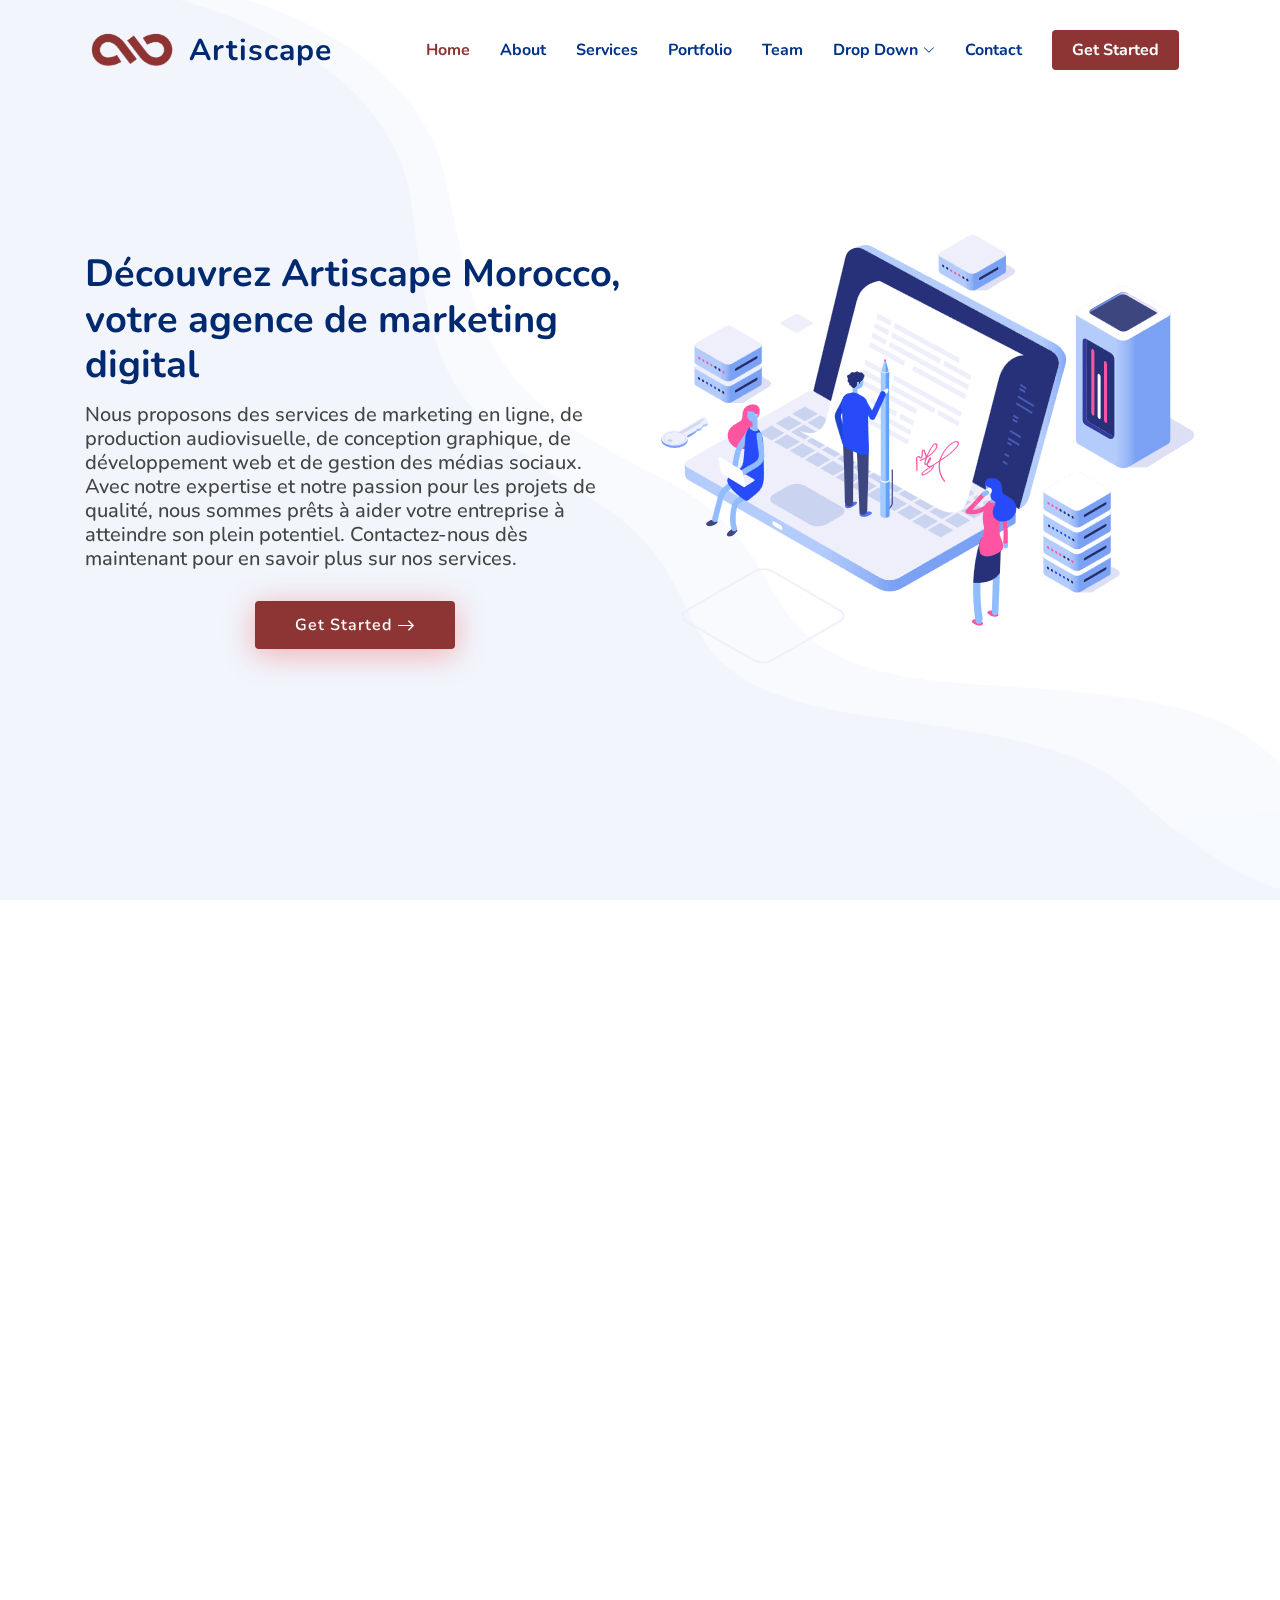
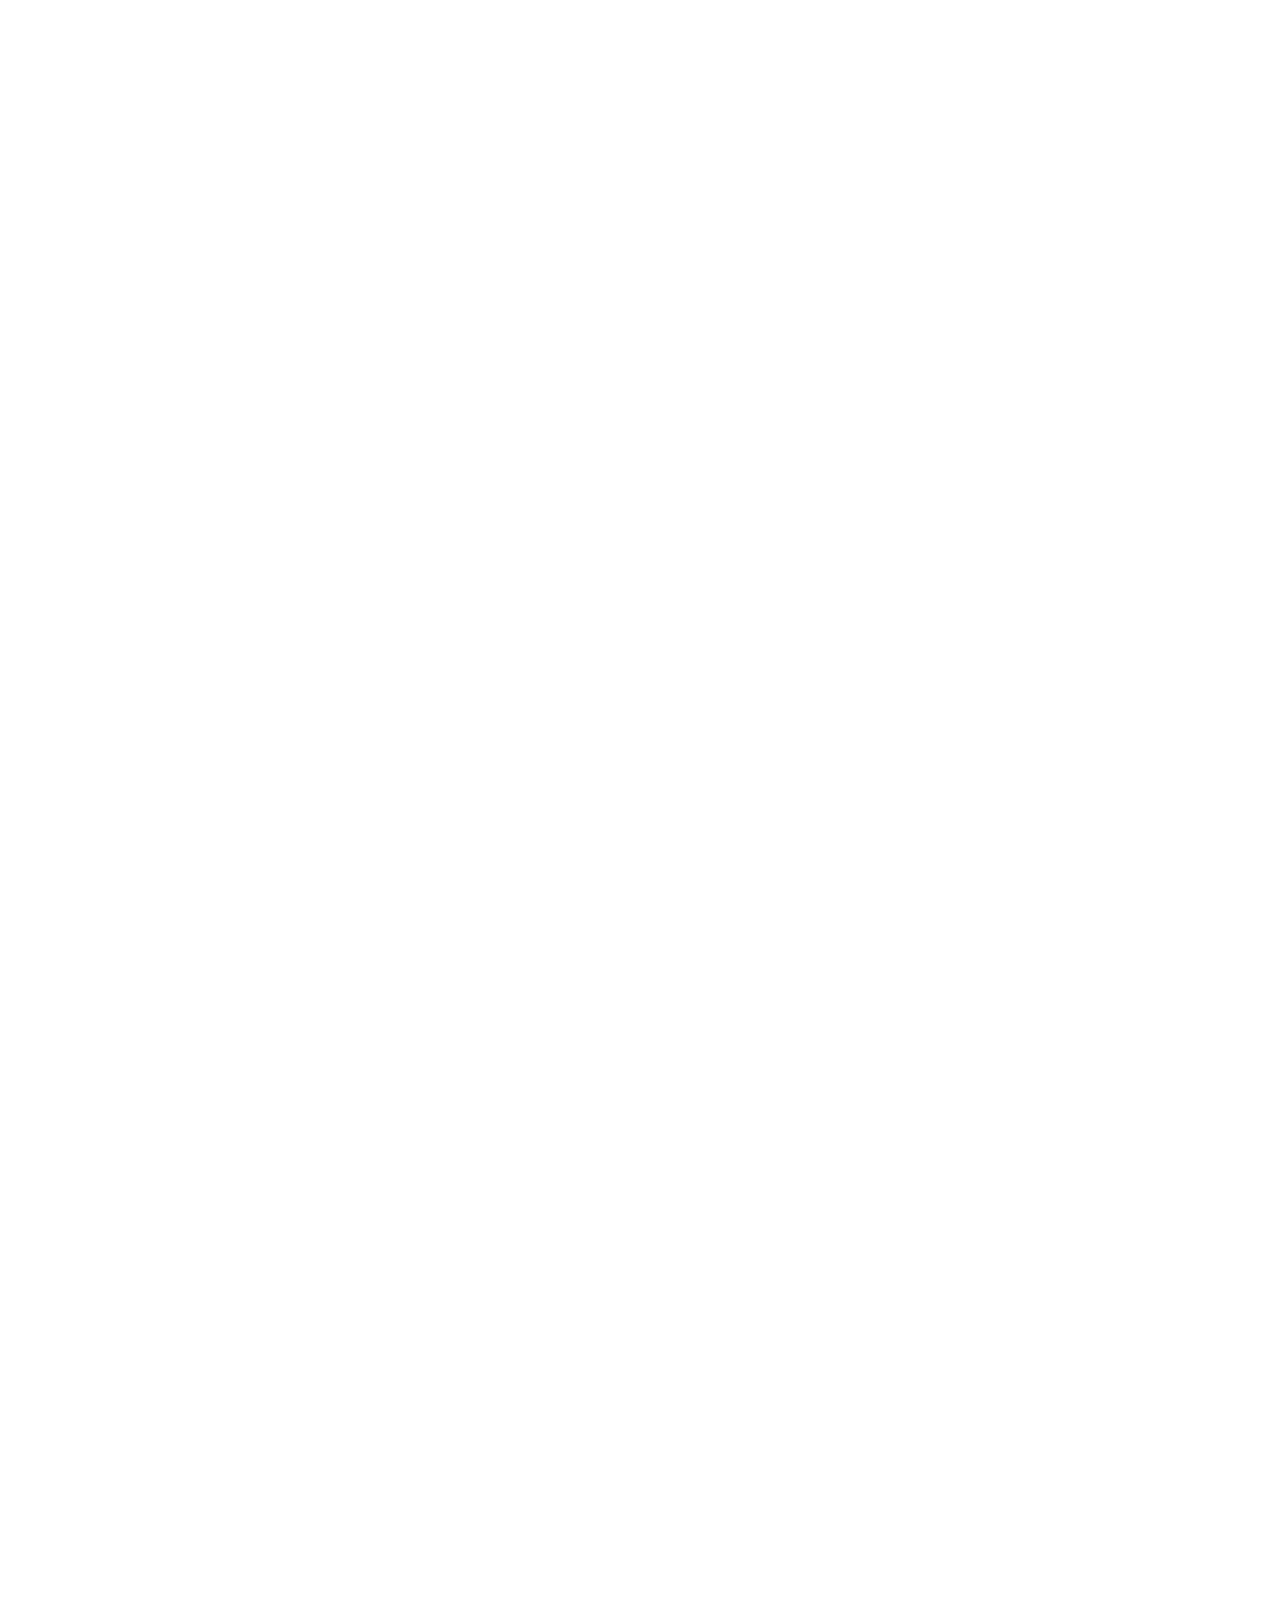
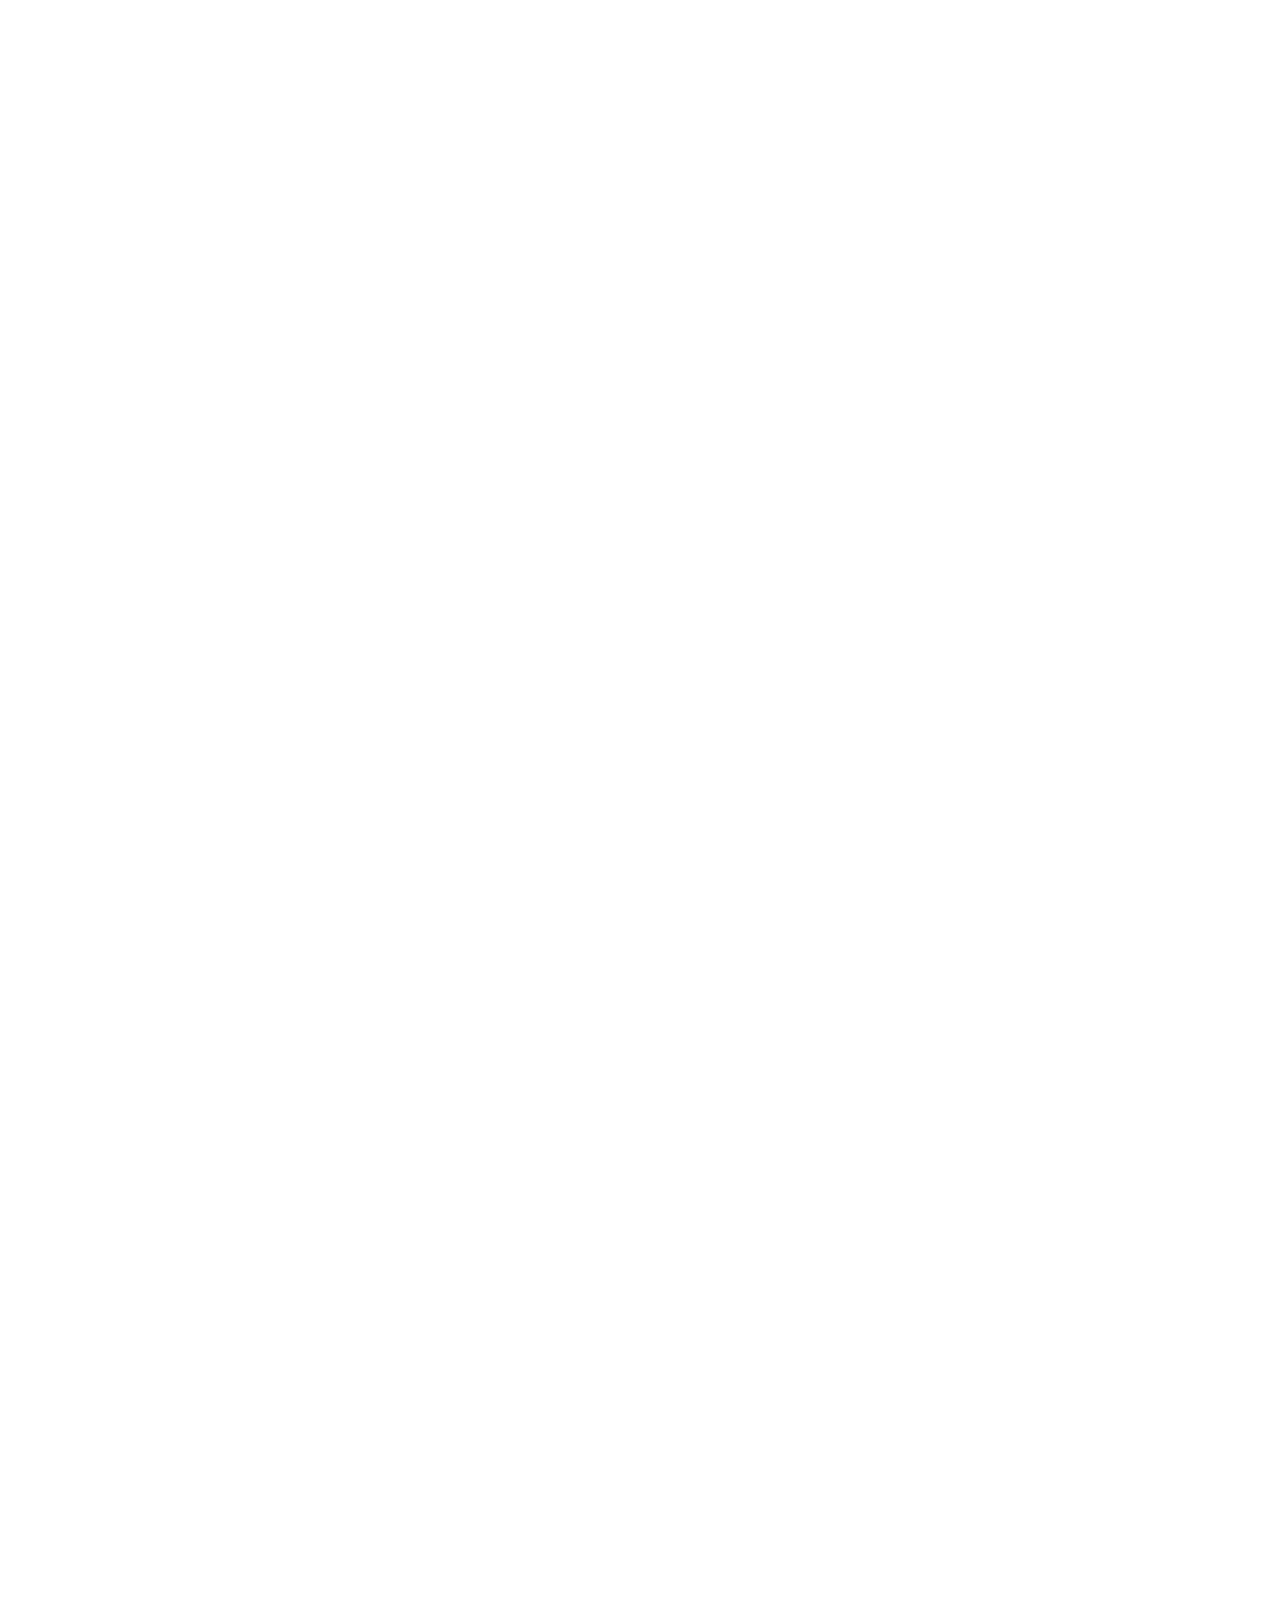
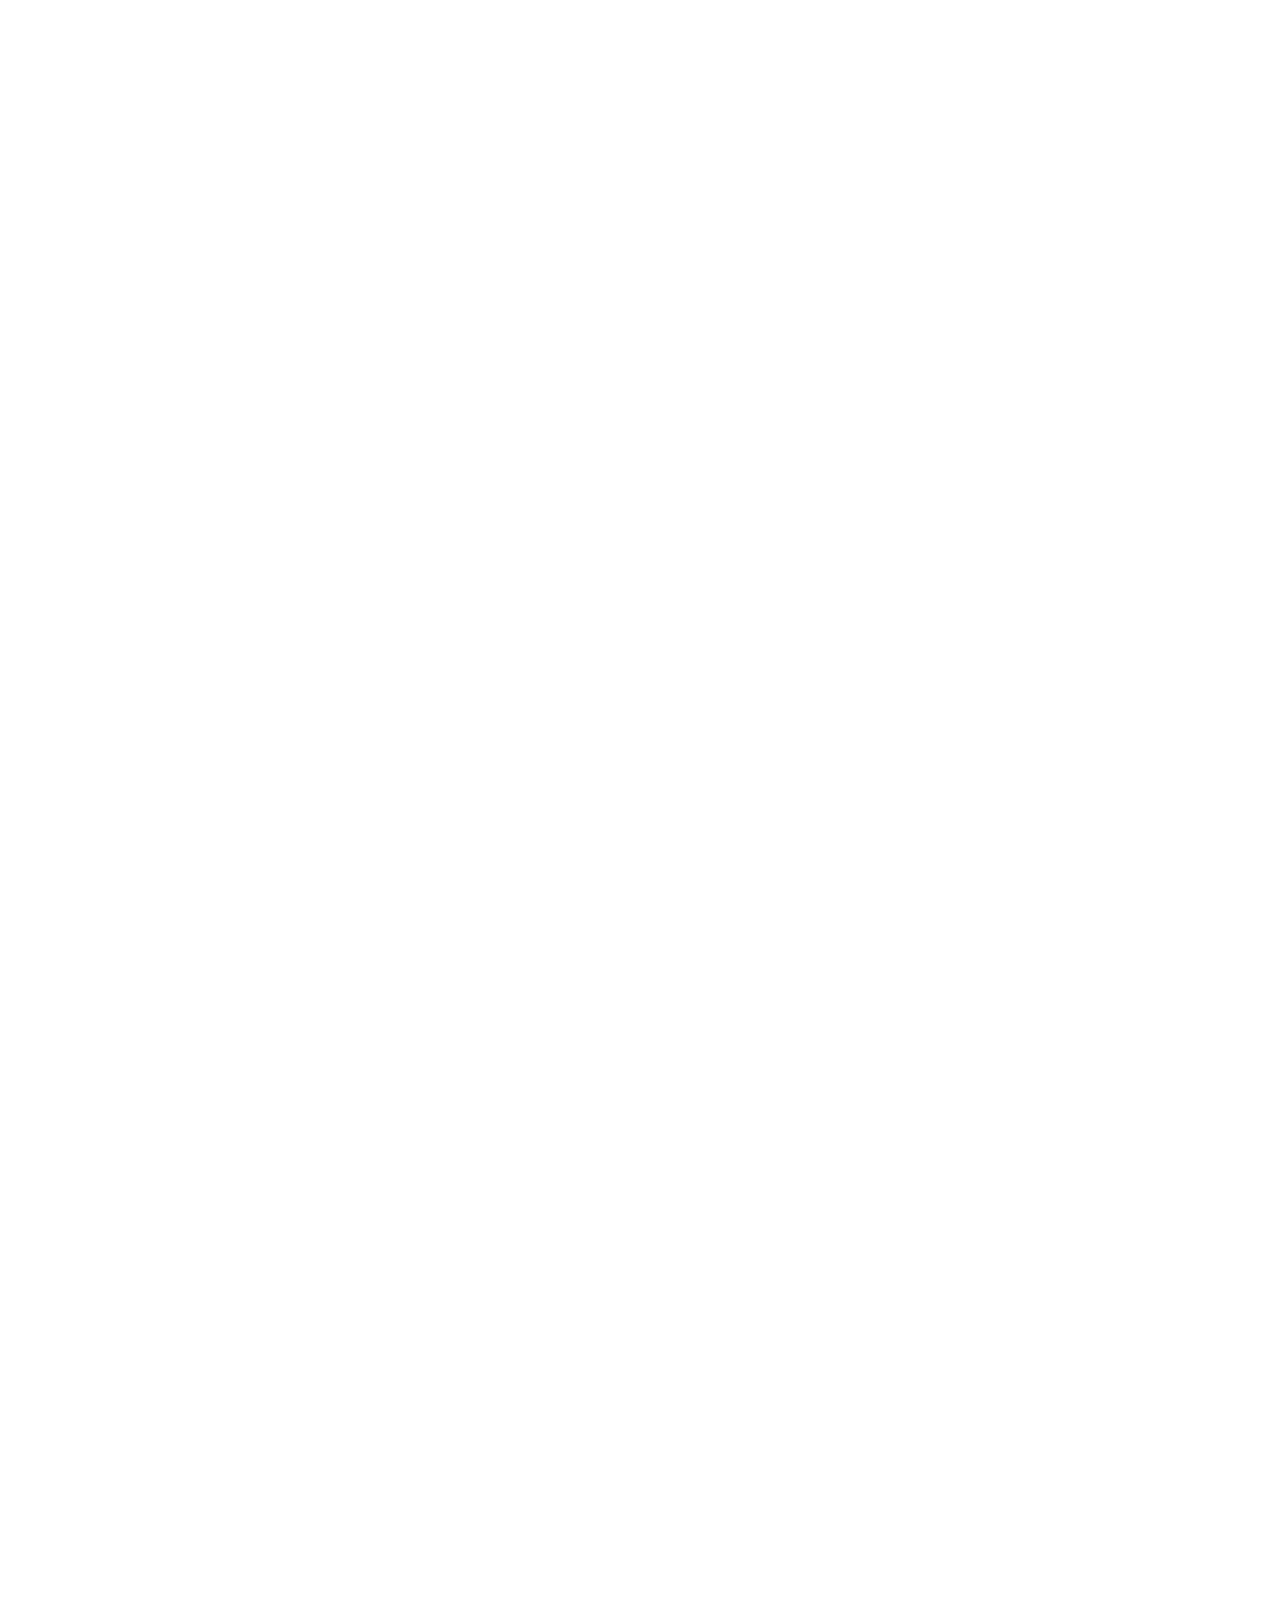
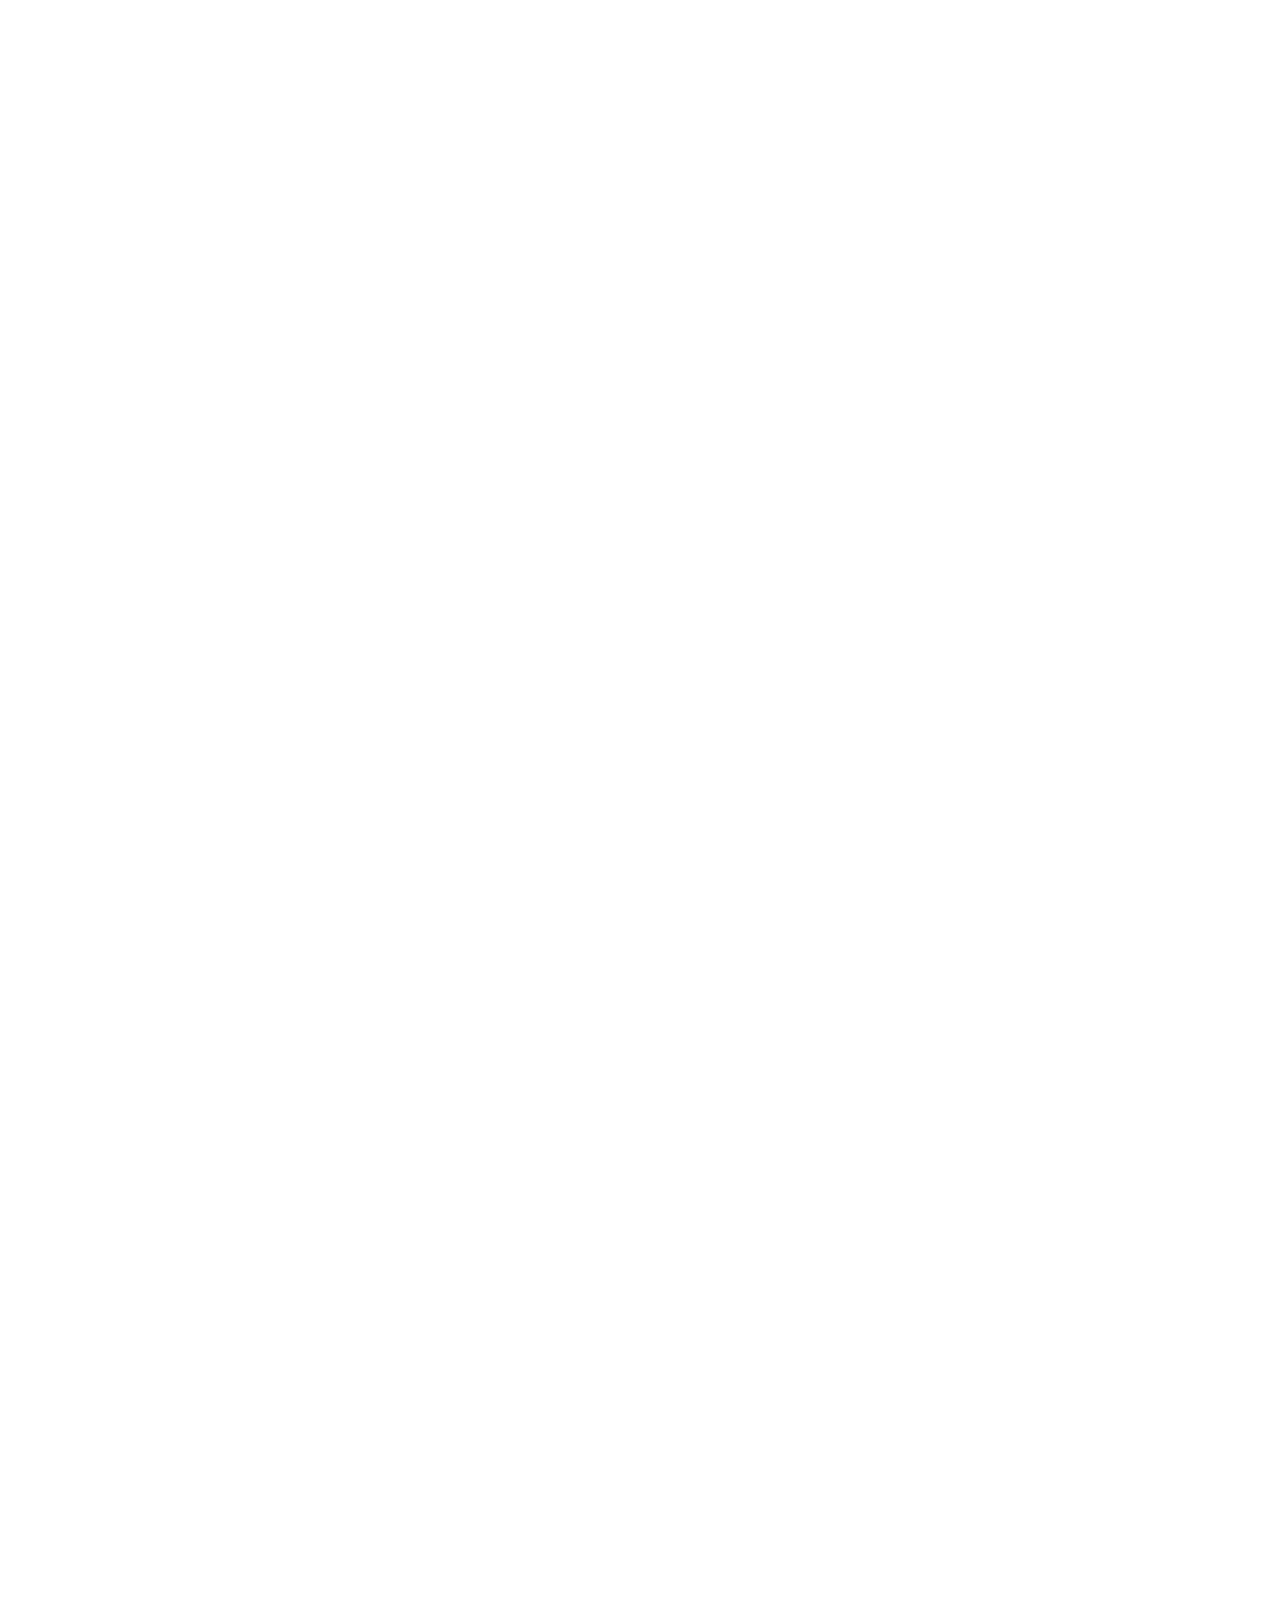
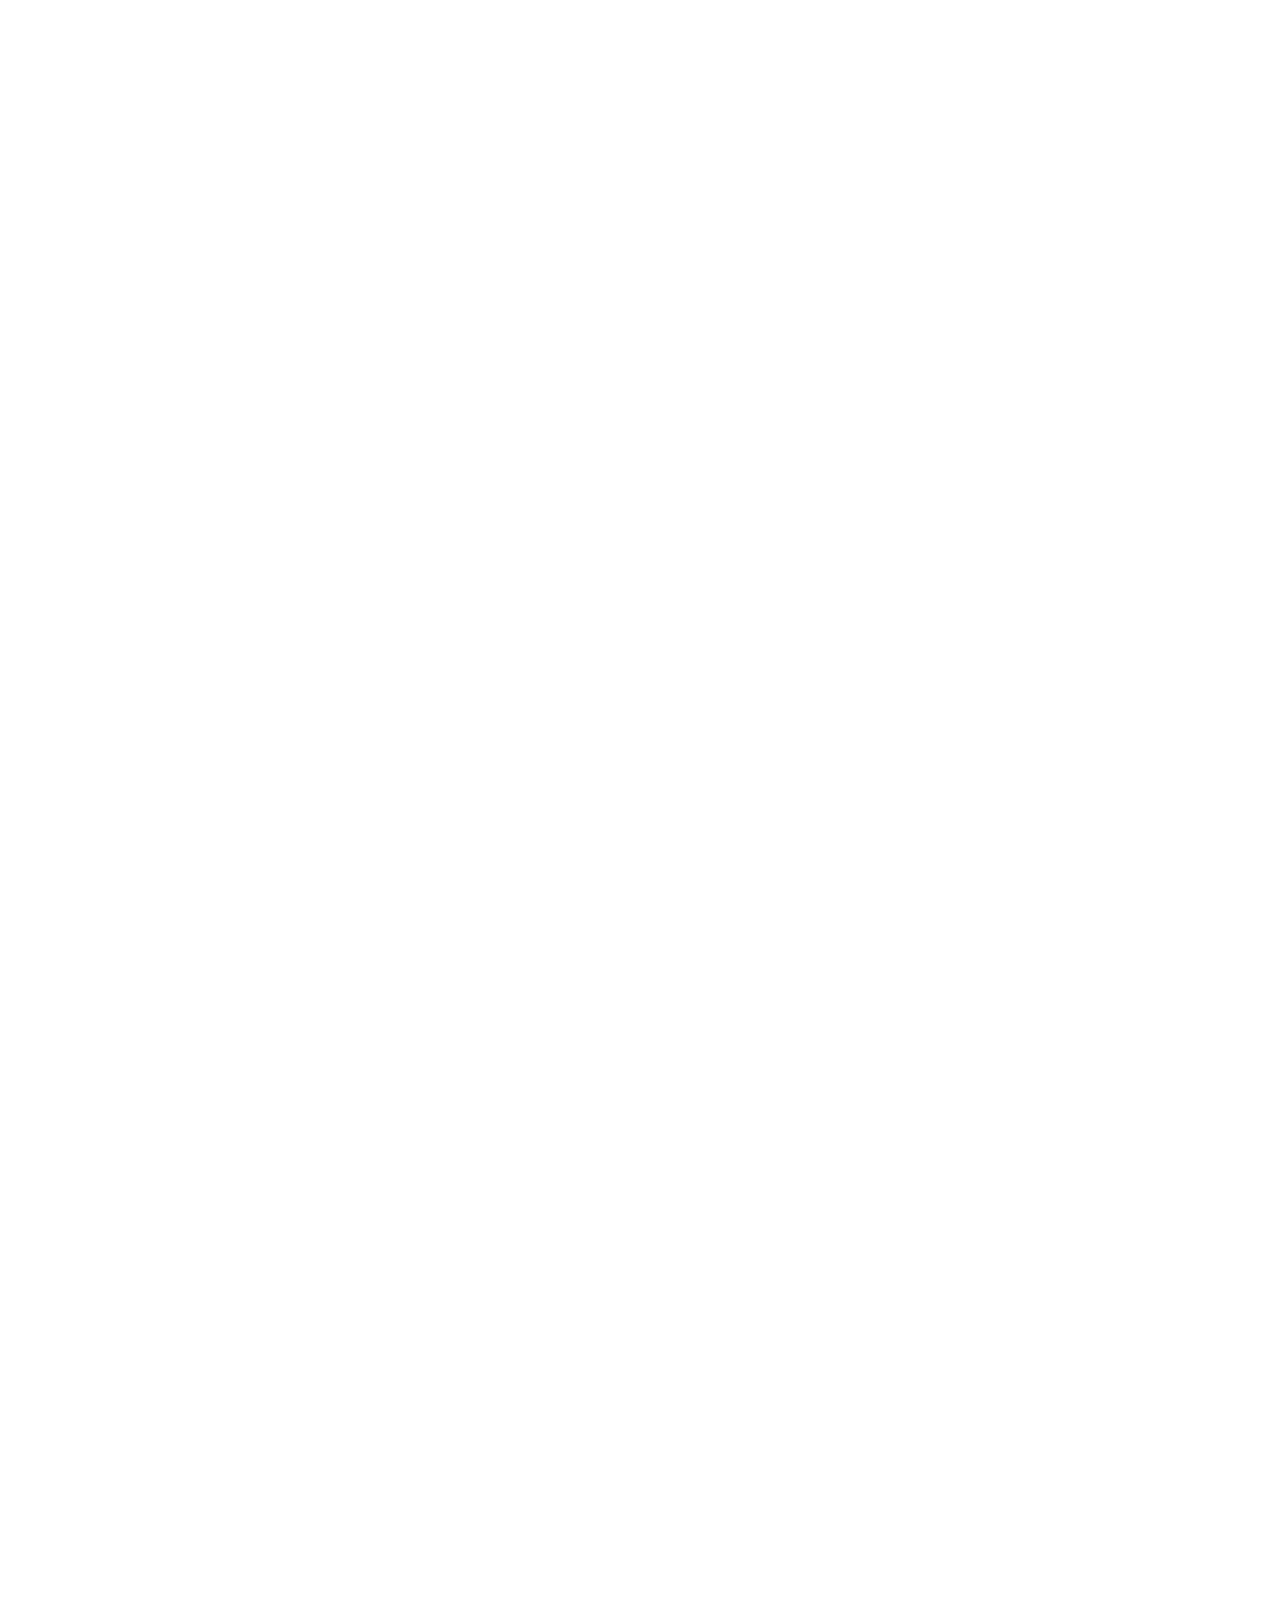
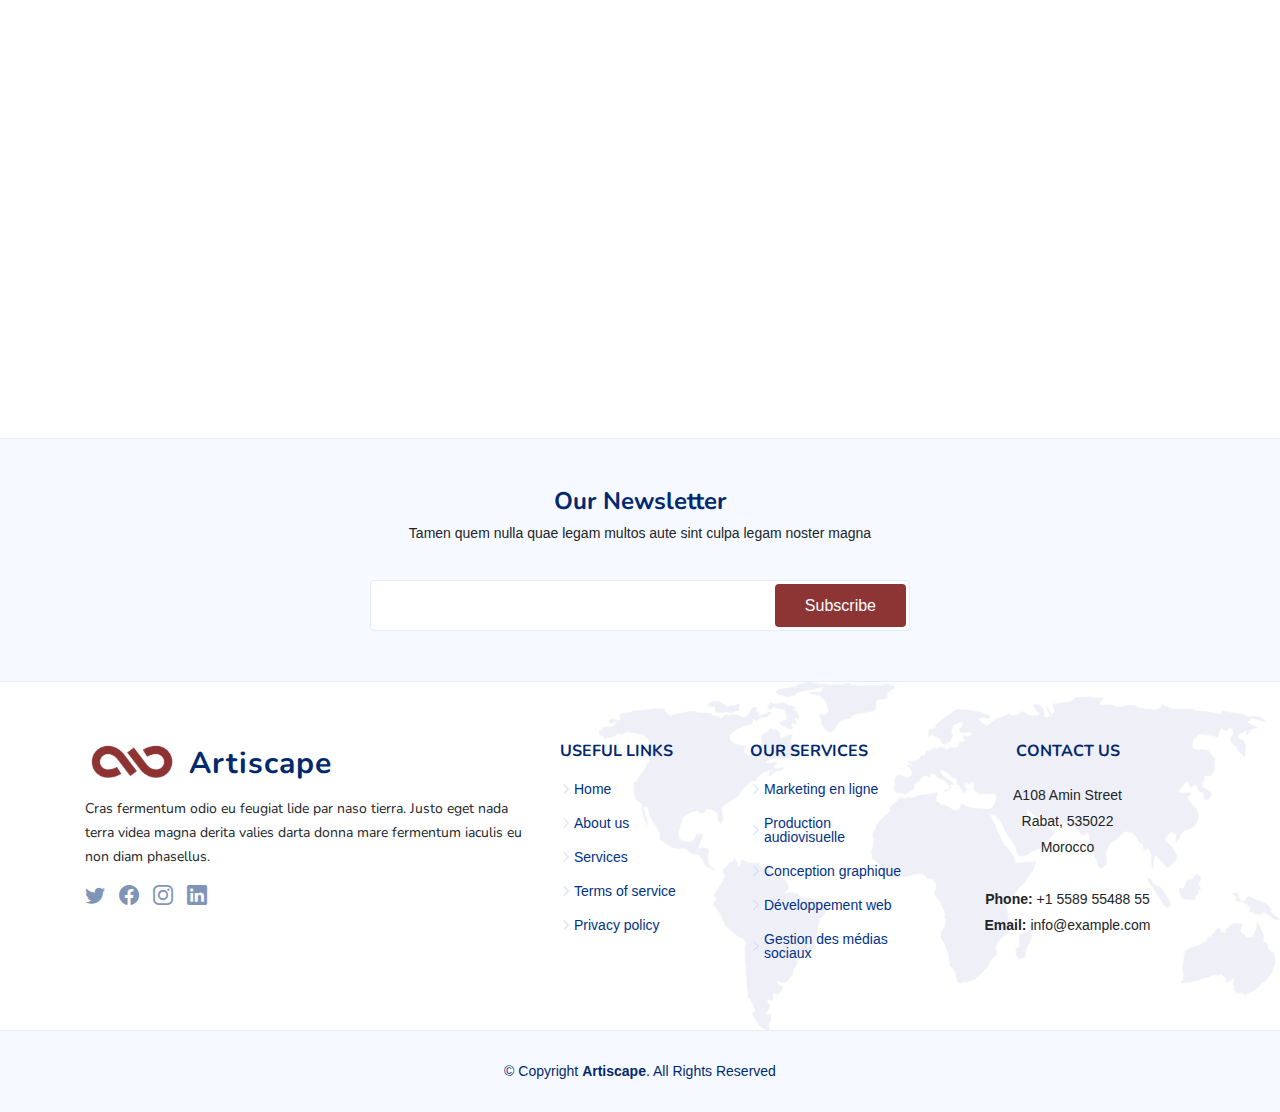
==== commit e27743e5: "Add files via upload" ====
--- a/index.html
+++ b/index.html
@@ -1157,7 +1157,7 @@
 
     </section><!-- End Clients Section -->
 
-    <!-- ======= Recent Blog Posts Section ======= -->
+    <!-- ======= Recent Blog Posts Section ======= 
     <section id="recent-blog-posts" class="recent-blog-posts">
 
       <div class="container" data-aos="fade-up">
@@ -1203,7 +1203,7 @@
 
       </div>
 
-    </section><!-- End Recent Blog Posts Section -->
+    </section> End Recent Blog Posts Section -->
 
     <!-- ======= Contact Section ======= -->
     <section id="contact" class="contact">
@@ -1254,7 +1254,7 @@
           </div>
 
           <div class="col-lg-6">
-            <form action="https://formsubmit.co/6655bedc94994e9148f2861a746469d1" method="post" class="php-email-form">
+            <form action="mailto:abdellahriff7@gmail.com" method="post" class="php-email-form">
               <div class="row gy-4">
 
                 <div class="col-md-6">
@@ -1282,7 +1282,7 @@
                   <div class="error-message"></div>
                   <div class="sent-message">Your message has been sent. Thank you!</div>
 
-                  <button type="submit">Send Message</button>
+                  <button type="submit" value="Send">Send Message</button>
                 </div>
 
               </div>
